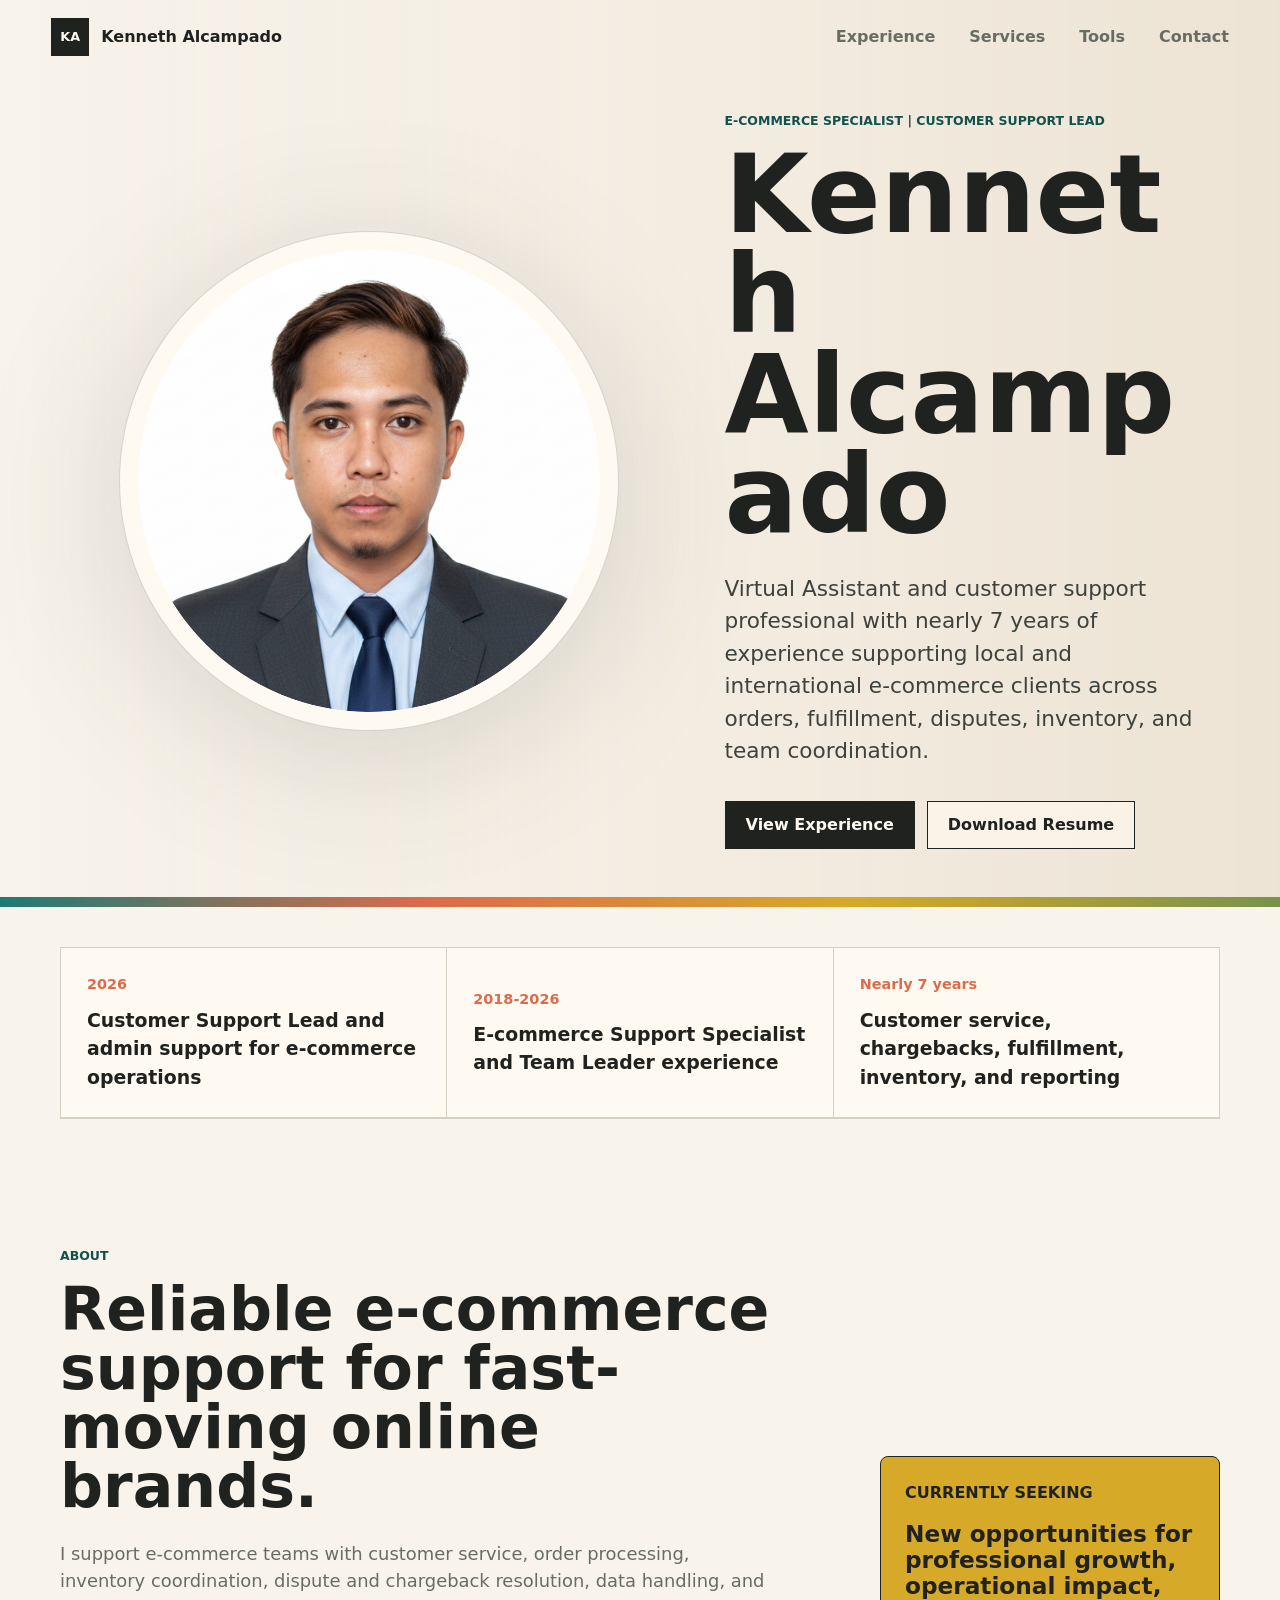
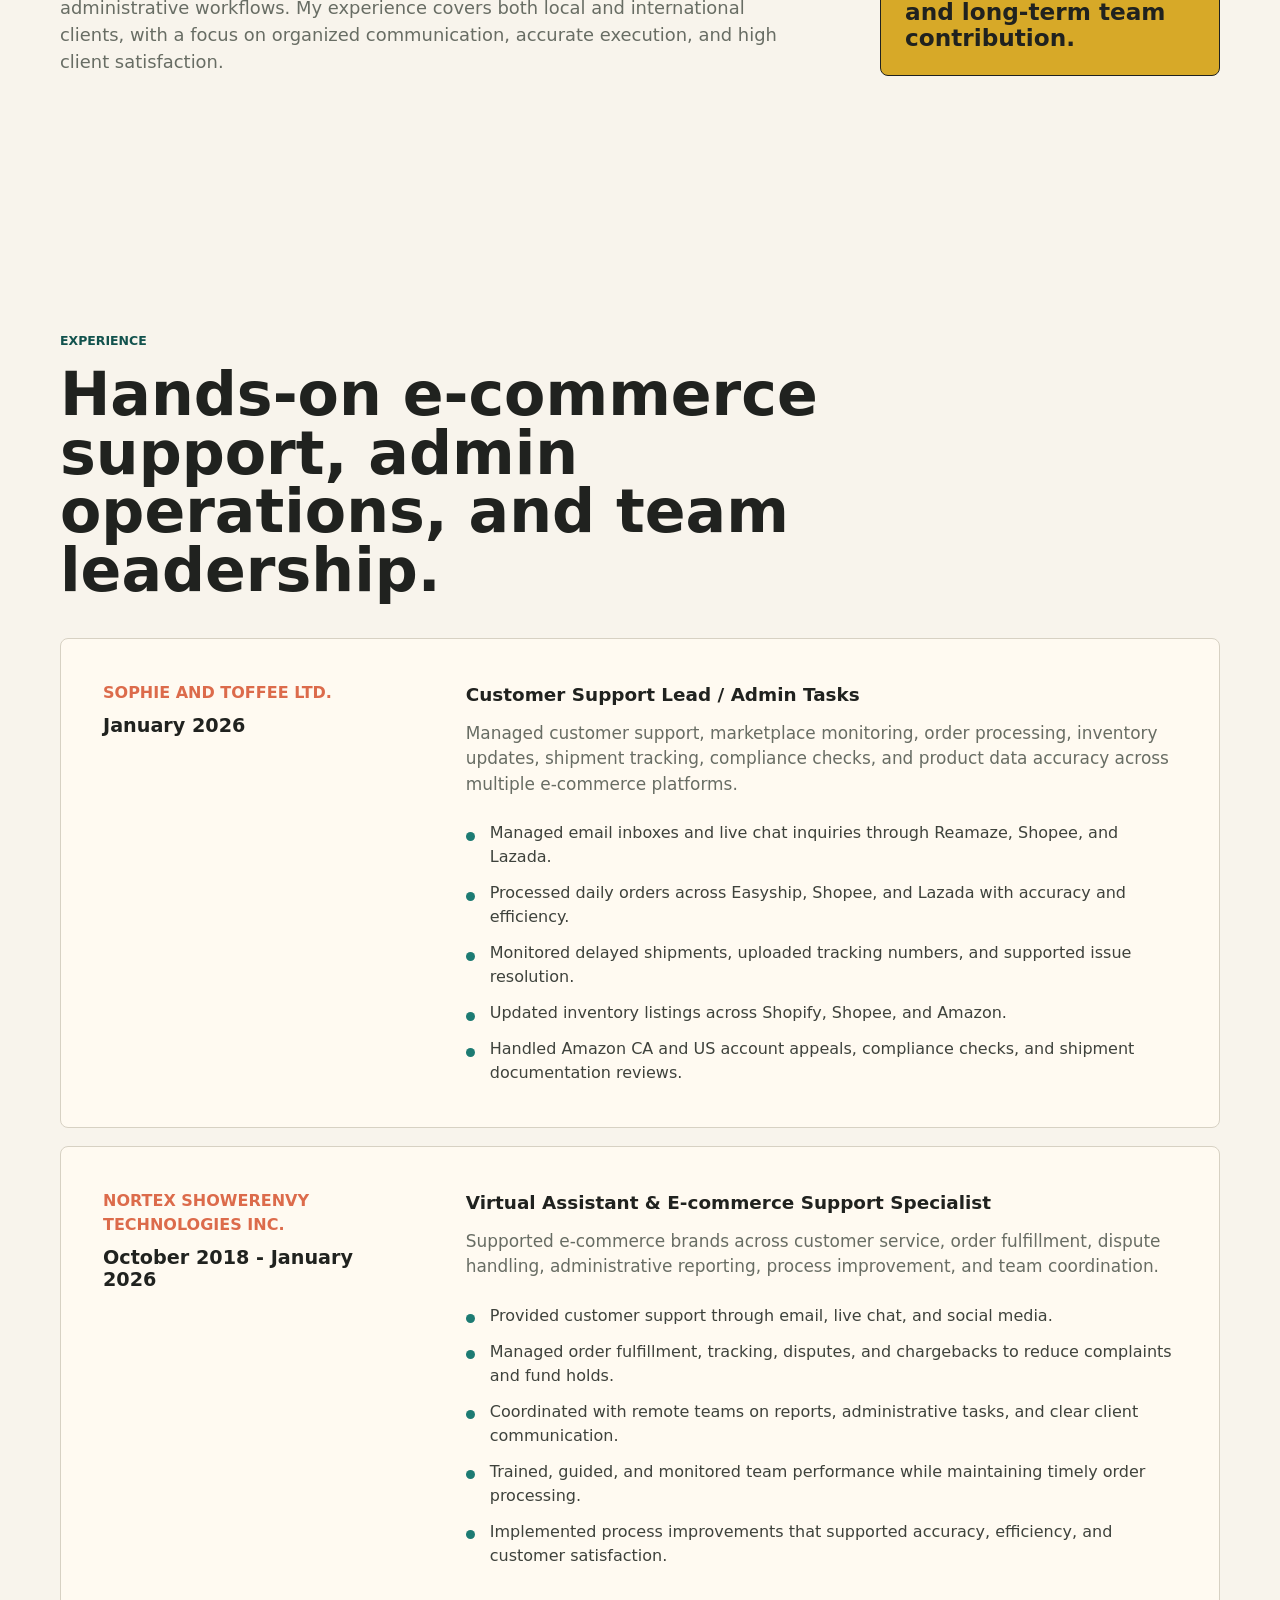
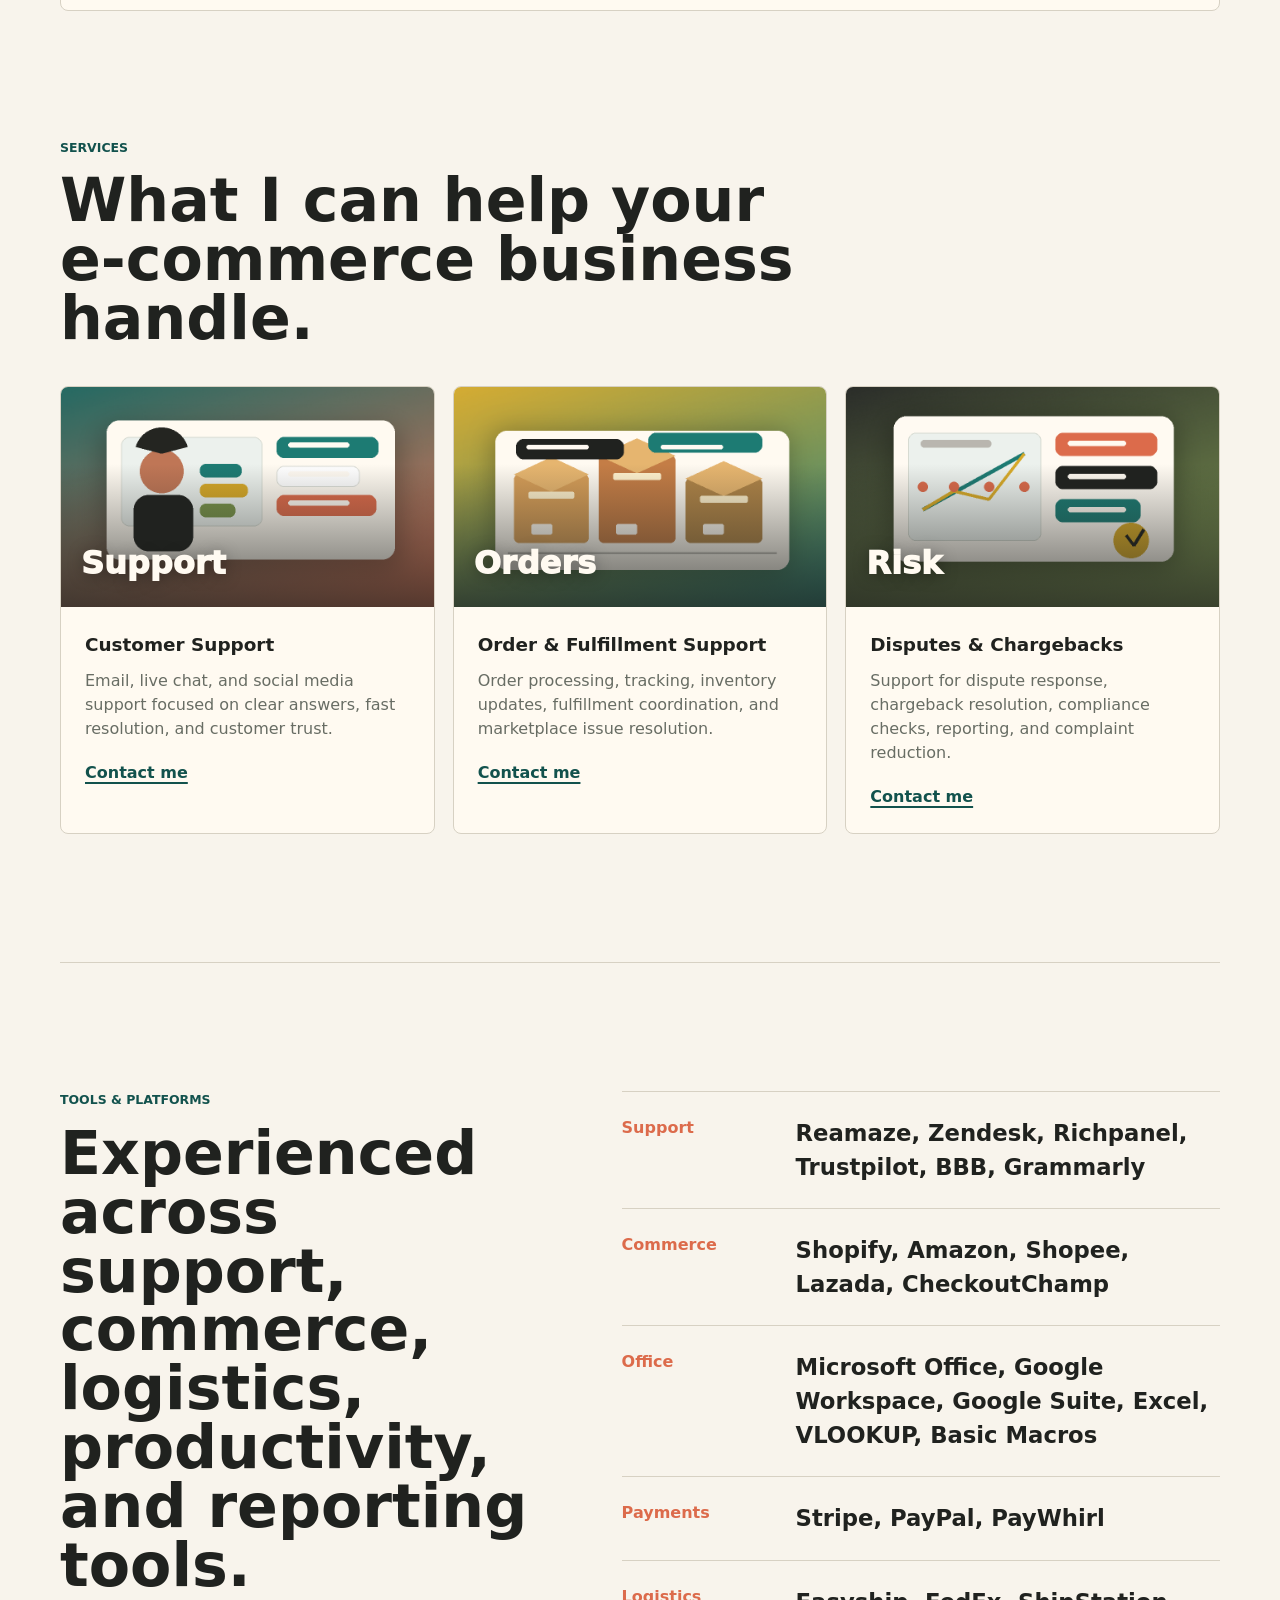
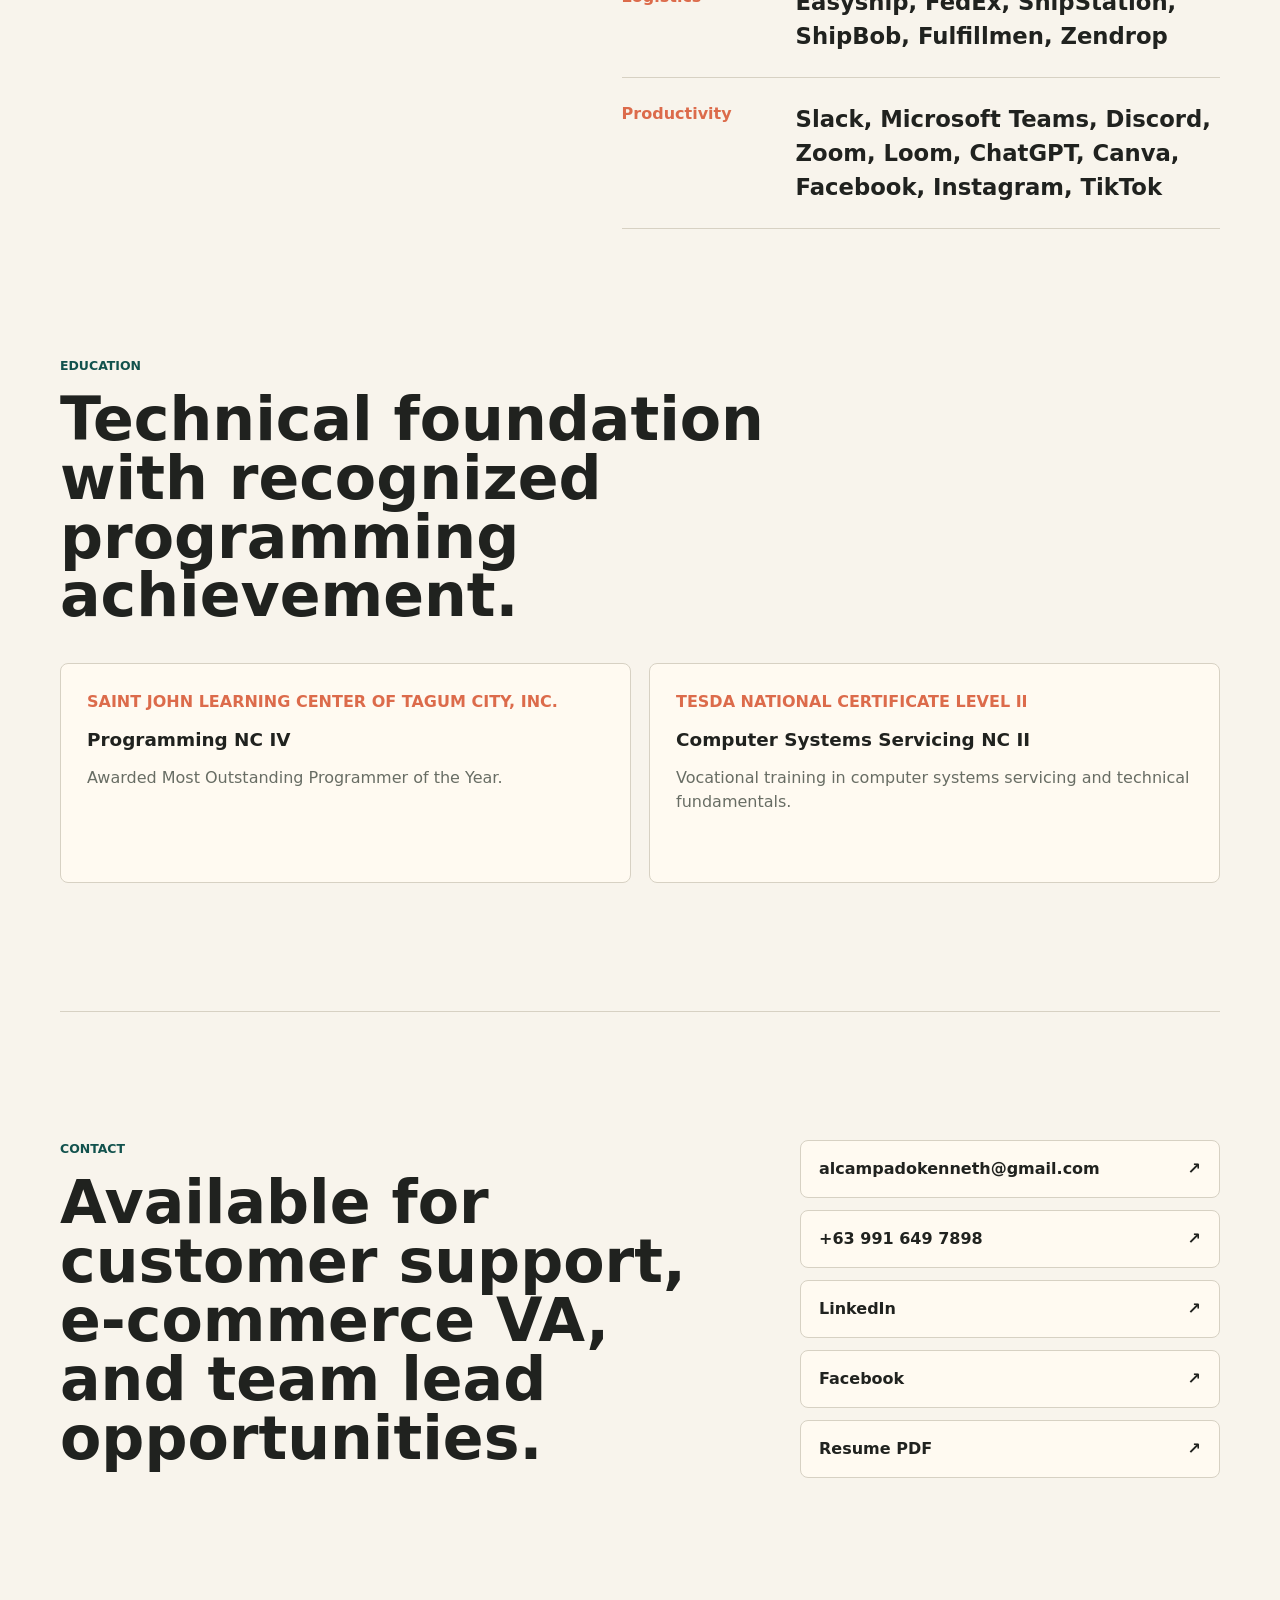
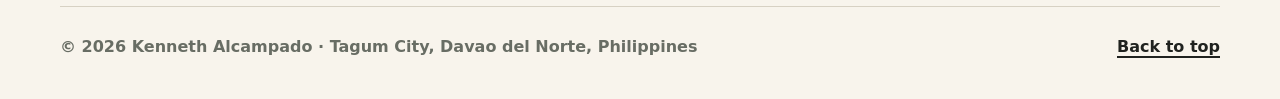
==== index.html @ dffcd313 "Add files via upload" ====
<!doctype html>
<html lang="en">
  <head>
    <meta charset="utf-8" />
    <meta name="viewport" content="width=device-width, initial-scale=1" />
    <title>Kenneth Alcampado | E-Commerce Specialist Portfolio</title>
    <meta
      name="description"
      content="Portfolio for Kenneth Alcampado, an E-Commerce Specialist, Customer Support Lead, and Virtual Assistant with nearly 7 years of support and operations experience."
    />
    <link rel="icon" href="assets/favicon.svg" type="image/svg+xml" />
    <link rel="stylesheet" href="styles.css" />
  </head>
  <body>
    <header class="site-header" data-header>
      <a class="brand" href="#home" aria-label="Kenneth Alcampado home">
        <span class="brand-mark">KA</span>
        <span>Kenneth Alcampado</span>
      </a>

      <button class="nav-toggle" type="button" aria-label="Open navigation" aria-expanded="false" data-nav-toggle>
        <span></span>
        <span></span>
      </button>

      <nav class="site-nav" data-nav>
        <a href="#experience">Experience</a>
        <a href="#services">Services</a>
        <a href="#tools">Tools</a>
        <a href="#contact">Contact</a>
      </nav>
    </header>

    <main>
      <section class="hero" id="home" aria-labelledby="hero-title">
        <div class="hero-media">
          <img src="assets/profile-photo.png" alt="Portrait of Kenneth Alcampado" />
        </div>
        <div class="hero-content">
          <p class="eyebrow">E-Commerce Specialist | Customer Support Lead</p>
          <h1 id="hero-title">Kenneth Alcampado</h1>
          <p class="hero-copy">
            Virtual Assistant and customer support professional with nearly 7 years of experience supporting local and
            international e-commerce clients across orders, fulfillment, disputes, inventory, and team coordination.
          </p>
          <div class="hero-actions" aria-label="Primary links">
            <a class="button primary" href="#experience">View Experience</a>
            <a class="button secondary" href="assets/kenneth-alcampado-resume.pdf" target="_blank" rel="noreferrer">
              Download Resume
            </a>
          </div>
        </div>
      </section>

      <section class="intro-band" aria-label="Career highlights">
        <div class="highlight">
          <strong>2026</strong>
          <span>Customer Support Lead and admin support for e-commerce operations</span>
        </div>
        <div class="highlight">
          <strong>2018-2026</strong>
          <span>E-commerce Support Specialist and Team Leader experience</span>
        </div>
        <div class="highlight">
          <strong>Nearly 7 years</strong>
          <span>Customer service, chargebacks, fulfillment, inventory, and reporting</span>
        </div>
      </section>

      <section class="about-section" id="about" aria-labelledby="about-title">
        <div class="about-copy">
          <p class="eyebrow">About</p>
          <h2 id="about-title">Reliable e-commerce support for fast-moving online brands.</h2>
          <p>
            I support e-commerce teams with customer service, order processing, inventory coordination, dispute and
            chargeback resolution, data handling, and administrative workflows. My experience covers both local and
            international clients, with a focus on organized communication, accurate execution, and high client
            satisfaction.
          </p>
        </div>
        <div class="about-note">
          <span>Currently seeking</span>
          <strong>New opportunities for professional growth, operational impact, and long-term team contribution.</strong>
        </div>
      </section>

      <section class="section" id="experience" aria-labelledby="experience-title">
        <div class="section-heading">
          <p class="eyebrow">Experience</p>
          <h2 id="experience-title">Hands-on e-commerce support, admin operations, and team leadership.</h2>
        </div>

        <article class="timeline-card">
          <div class="timeline-meta">
            <span>Sophie and Toffee Ltd.</span>
            <strong>January 2026</strong>
          </div>
          <div class="timeline-content">
            <h3>Customer Support Lead / Admin Tasks</h3>
            <p>
              Managed customer support, marketplace monitoring, order processing, inventory updates, shipment tracking,
              compliance checks, and product data accuracy across multiple e-commerce platforms.
            </p>
            <ul class="achievement-list">
              <li>Managed email inboxes and live chat inquiries through Reamaze, Shopee, and Lazada.</li>
              <li>Processed daily orders across Easyship, Shopee, and Lazada with accuracy and efficiency.</li>
              <li>Monitored delayed shipments, uploaded tracking numbers, and supported issue resolution.</li>
              <li>Updated inventory listings across Shopify, Shopee, and Amazon.</li>
              <li>Handled Amazon CA and US account appeals, compliance checks, and shipment documentation reviews.</li>
            </ul>
          </div>
        </article>

        <article class="timeline-card">
          <div class="timeline-meta">
            <span>Nortex Showerenvy Technologies Inc.</span>
            <strong>October 2018 - January 2026</strong>
          </div>
          <div class="timeline-content">
            <h3>Virtual Assistant & E-commerce Support Specialist</h3>
            <p>
              Supported e-commerce brands across customer service, order fulfillment, dispute handling, administrative
              reporting, process improvement, and team coordination.
            </p>
            <ul class="achievement-list">
              <li>Provided customer support through email, live chat, and social media.</li>
              <li>Managed order fulfillment, tracking, disputes, and chargebacks to reduce complaints and fund holds.</li>
              <li>Coordinated with remote teams on reports, administrative tasks, and clear client communication.</li>
              <li>Trained, guided, and monitored team performance while maintaining timely order processing.</li>
              <li>Implemented process improvements that supported accuracy, efficiency, and customer satisfaction.</li>
            </ul>
          </div>
        </article>
      </section>

      <section class="section compact-section" id="services" aria-labelledby="services-title">
        <div class="section-heading">
          <p class="eyebrow">Services</p>
          <h2 id="services-title">What I can help your e-commerce business handle.</h2>
        </div>

        <div class="project-grid">
          <article class="project-card">
            <div class="project-image">
              <img src="assets/service-support.png" alt="Customer support workspace with chat and support tools" />
              <span>Support</span>
            </div>
            <div class="project-body">
              <h3>Customer Support</h3>
              <p>Email, live chat, and social media support focused on clear answers, fast resolution, and customer trust.</p>
              <a href="#contact" aria-label="Contact Kenneth about customer support">Contact me</a>
            </div>
          </article>

          <article class="project-card">
            <div class="project-image">
              <img src="assets/service-orders.png" alt="E-commerce order fulfillment and package tracking scene" />
              <span>Orders</span>
            </div>
            <div class="project-body">
              <h3>Order & Fulfillment Support</h3>
              <p>Order processing, tracking, inventory updates, fulfillment coordination, and marketplace issue resolution.</p>
              <a href="#contact" aria-label="Contact Kenneth about order support">Contact me</a>
            </div>
          </article>

          <article class="project-card">
            <div class="project-image">
              <img src="assets/service-risk.png" alt="Risk review dashboard for disputes and chargebacks" />
              <span>Risk</span>
            </div>
            <div class="project-body">
              <h3>Disputes & Chargebacks</h3>
              <p>Support for dispute response, chargeback resolution, compliance checks, reporting, and complaint reduction.</p>
              <a href="#contact" aria-label="Contact Kenneth about disputes and chargebacks">Contact me</a>
            </div>
          </article>
        </div>
      </section>

      <section class="split-section" id="tools" aria-labelledby="tools-title">
        <div>
          <p class="eyebrow">Tools & platforms</p>
          <h2 id="tools-title">Experienced across support, commerce, logistics, productivity, and reporting tools.</h2>
        </div>

        <div class="skills-list">
          <div class="skill-row">
            <span>Support</span>
            <strong>Reamaze, Zendesk, Richpanel, Trustpilot, BBB, Grammarly</strong>
          </div>
          <div class="skill-row">
            <span>Commerce</span>
            <strong>Shopify, Amazon, Shopee, Lazada, CheckoutChamp</strong>
          </div>
          <div class="skill-row">
            <span>Office</span>
            <strong>Microsoft Office, Google Workspace, Google Suite, Excel, VLOOKUP, Basic Macros</strong>
          </div>
          <div class="skill-row">
            <span>Payments</span>
            <strong>Stripe, PayPal, PayWhirl</strong>
          </div>
          <div class="skill-row">
            <span>Logistics</span>
            <strong>Easyship, FedEx, ShipStation, ShipBob, Fulfillmen, Zendrop</strong>
          </div>
          <div class="skill-row">
            <span>Productivity</span>
            <strong>Slack, Microsoft Teams, Discord, Zoom, Loom, ChatGPT, Canva, Facebook, Instagram, TikTok</strong>
          </div>
        </div>
      </section>

      <section class="section compact-section" aria-labelledby="education-title">
        <div class="section-heading">
          <p class="eyebrow">Education</p>
          <h2 id="education-title">Technical foundation with recognized programming achievement.</h2>
        </div>

        <div class="credential-grid">
          <article class="credential-card">
            <span>Saint John Learning Center of Tagum City, Inc.</span>
            <h3>Programming NC IV</h3>
            <p>Awarded Most Outstanding Programmer of the Year.</p>
          </article>
          <article class="credential-card">
            <span>TESDA National Certificate Level II</span>
            <h3>Computer Systems Servicing NC II</h3>
            <p>Vocational training in computer systems servicing and technical fundamentals.</p>
          </article>
        </div>
      </section>

      <section class="contact-section" id="contact" aria-labelledby="contact-title">
        <div>
          <p class="eyebrow">Contact</p>
          <h2 id="contact-title">Available for customer support, e-commerce VA, and team lead opportunities.</h2>
        </div>
        <div class="contact-links">
          <a href="mailto:alcampadokenneth@gmail.com">alcampadokenneth@gmail.com</a>
          <a href="tel:+639916497898">+63 991 649 7898</a>
          <a href="https://www.linkedin.com/" target="_blank" rel="noreferrer">LinkedIn</a>
          <a href="https://www.facebook.com/tsin.uchiha" target="_blank" rel="noreferrer">Facebook</a>
          <a href="assets/kenneth-alcampado-resume.pdf" target="_blank" rel="noreferrer">Resume PDF</a>
        </div>
      </section>
    </main>

    <footer class="site-footer">
      <span>© <span data-year></span> Kenneth Alcampado · Tagum City, Davao del Norte, Philippines</span>
      <a href="#home">Back to top</a>
    </footer>

    <script src="script.js"></script>
  </body>
</html>
---- styles.css ----
:root {
  --paper: #f8f4ec;
  --paper-strong: #fffaf1;
  --ink: #20221f;
  --muted: #686d64;
  --line: #d7d1c3;
  --teal: #1d7b73;
  --teal-dark: #12524d;
  --coral: #dc6b4b;
  --gold: #d7a928;
  --leaf: #78924a;
  --shadow: 0 24px 70px rgba(32, 34, 31, 0.14);
  --max: 1160px;
}

* {
  box-sizing: border-box;
}

html {
  scroll-behavior: smooth;
}

body {
  margin: 0;
  background: var(--paper);
  color: var(--ink);
  font-family:
    Inter, ui-sans-serif, system-ui, -apple-system, BlinkMacSystemFont, "Segoe UI", sans-serif;
  line-height: 1.5;
}

img {
  display: block;
  max-width: 100%;
}

a {
  color: inherit;
}

.site-header {
  position: fixed;
  top: 0;
  left: 0;
  z-index: 20;
  display: flex;
  width: 100%;
  align-items: center;
  justify-content: space-between;
  padding: 18px clamp(20px, 4vw, 52px);
  transition:
    background 180ms ease,
    box-shadow 180ms ease,
    padding 180ms ease;
}

.site-header.is-scrolled {
  background: rgba(248, 244, 236, 0.92);
  box-shadow: 0 1px 0 var(--line);
  backdrop-filter: blur(14px);
  padding-block: 12px;
}

.brand {
  display: inline-flex;
  align-items: center;
  gap: 12px;
  font-weight: 800;
  text-decoration: none;
}

.brand-mark {
  display: grid;
  width: 38px;
  height: 38px;
  place-items: center;
  border: 1px solid var(--ink);
  background: var(--ink);
  color: var(--paper-strong);
  font-size: 0.8rem;
}

.site-nav {
  display: flex;
  align-items: center;
  gap: clamp(18px, 3vw, 34px);
  color: var(--muted);
  font-weight: 700;
}

.site-nav a {
  text-decoration: none;
}

.site-nav a:hover,
.site-nav a:focus-visible {
  color: var(--teal-dark);
}

.nav-toggle {
  display: none;
}

.hero {
  position: relative;
  display: grid;
  min-height: 92vh;
  grid-template-columns: minmax(0, 1fr) minmax(320px, 0.82fr);
  align-items: center;
  gap: clamp(28px, 5vw, 72px);
  overflow: hidden;
  padding: 112px clamp(20px, 6vw, 88px) 58px;
  background:
    linear-gradient(90deg, rgba(248, 244, 236, 0.94) 0%, rgba(248, 244, 236, 0.7) 48%, rgba(248, 244, 236, 0.2) 100%),
    #eadfce;
}

.hero::after {
  position: absolute;
  right: 0;
  bottom: 0;
  left: 0;
  height: 10px;
  background: linear-gradient(90deg, var(--teal), var(--coral), var(--gold), var(--leaf));
  content: "";
}

.hero-content {
  position: relative;
  z-index: 2;
  max-width: 710px;
}

.eyebrow {
  margin: 0 0 14px;
  color: var(--teal-dark);
  font-size: 0.78rem;
  font-weight: 900;
  letter-spacing: 0;
  text-transform: uppercase;
}

h1,
h2,
h3,
p {
  overflow-wrap: anywhere;
}

h1 {
  max-width: 11ch;
  margin: 0;
  font-size: clamp(3.45rem, 8.5vw, 7.2rem);
  line-height: 0.92;
  letter-spacing: 0;
}

h2 {
  margin: 0;
  font-size: clamp(2.1rem, 4.7vw, 4.8rem);
  line-height: 0.98;
  letter-spacing: 0;
}

h3 {
  margin: 0;
  font-size: 1.15rem;
  letter-spacing: 0;
}

.hero-copy {
  max-width: 650px;
  margin: 28px 0 0;
  color: #3e423c;
  font-size: clamp(1.08rem, 2vw, 1.35rem);
}

.hero-actions {
  display: flex;
  flex-wrap: wrap;
  gap: 12px;
  margin-top: 34px;
}

.button {
  display: inline-flex;
  min-height: 48px;
  align-items: center;
  justify-content: center;
  border: 1px solid var(--ink);
  padding: 0 20px;
  font-weight: 900;
  text-decoration: none;
}

.button.primary {
  background: var(--ink);
  color: var(--paper-strong);
}

.button.secondary {
  background: rgba(255, 250, 241, 0.62);
}

.button:hover,
.button:focus-visible {
  transform: translateY(-2px);
}

.hero-media {
  position: relative;
  z-index: 1;
  display: grid;
  align-self: center;
  justify-self: center;
  width: min(100%, 500px);
  aspect-ratio: 1;
  place-items: center;
  border: 1px solid rgba(32, 34, 31, 0.18);
  border-radius: 50%;
  background: var(--paper-strong);
  padding: clamp(10px, 2vw, 18px);
  filter: drop-shadow(var(--shadow));
}

.hero-media img {
  width: 100%;
  height: 100%;
  border-radius: 50%;
  object-fit: cover;
}

.intro-band,
.section,
.split-section,
.about-section,
.contact-section {
  width: min(var(--max), calc(100% - 40px));
  margin-inline: auto;
}

.intro-band {
  display: grid;
  grid-template-columns: repeat(3, 1fr);
  gap: 1px;
  margin-top: 40px;
  border: 1px solid var(--line);
  background: var(--line);
}

.highlight {
  display: grid;
  gap: 10px;
  min-height: 136px;
  align-content: center;
  background: var(--paper-strong);
  padding: 26px;
}

.highlight strong {
  color: var(--coral);
  font-size: 0.9rem;
}

.highlight span {
  font-size: 1.18rem;
  font-weight: 850;
}

.section,
.split-section,
.about-section,
.contact-section {
  padding-block: clamp(72px, 10vw, 128px);
}

.compact-section {
  padding-top: 0;
}

.section-heading {
  max-width: 760px;
  margin-bottom: 38px;
}

.project-grid {
  display: grid;
  grid-template-columns: repeat(3, 1fr);
  gap: 18px;
}

.project-card {
  overflow: hidden;
  border: 1px solid var(--line);
  border-radius: 8px;
  background: var(--paper-strong);
}

.project-image {
  position: relative;
  display: grid;
  min-height: 220px;
  place-items: end start;
  overflow: hidden;
  padding: 20px;
  color: var(--paper-strong);
  font-size: 2rem;
  font-weight: 950;
}

.project-image::after {
  position: absolute;
  inset: 0;
  background: linear-gradient(180deg, rgba(32, 34, 31, 0) 35%, rgba(32, 34, 31, 0.72) 100%);
  content: "";
}

.project-image img {
  position: absolute;
  inset: 0;
  width: 100%;
  height: 100%;
  object-fit: cover;
}

.project-image span {
  position: relative;
  z-index: 1;
  text-shadow: 0 2px 16px rgba(0, 0, 0, 0.34);
}

.project-body {
  padding: 24px;
}

.project-body p {
  margin: 10px 0 20px;
  color: var(--muted);
}

.project-body a {
  color: var(--teal-dark);
  font-weight: 900;
  text-decoration-thickness: 2px;
  text-underline-offset: 4px;
}

.timeline-card {
  display: grid;
  grid-template-columns: minmax(220px, 0.42fr) 1fr;
  gap: clamp(24px, 5vw, 64px);
  border: 1px solid var(--line);
  border-radius: 8px;
  background: var(--paper-strong);
  padding: clamp(24px, 4vw, 42px);
}

.timeline-card + .timeline-card {
  margin-top: 18px;
}

.timeline-meta {
  display: grid;
  align-content: start;
  gap: 10px;
}

.timeline-meta span,
.credential-card span {
  color: var(--coral);
  font-weight: 900;
  text-transform: uppercase;
}

.timeline-meta strong {
  font-size: 1.2rem;
  line-height: 1.15;
}

.timeline-content p {
  margin: 12px 0 0;
  color: var(--muted);
  font-size: 1.06rem;
}

.achievement-list {
  display: grid;
  gap: 12px;
  margin: 24px 0 0;
  padding: 0;
  list-style: none;
}

.achievement-list li {
  position: relative;
  padding-left: 24px;
  color: #3e423c;
}

.achievement-list li::before {
  position: absolute;
  top: 0.65em;
  left: 0;
  width: 9px;
  height: 9px;
  border-radius: 50%;
  background: var(--teal);
  content: "";
}

.credential-grid {
  display: grid;
  grid-template-columns: repeat(2, 1fr);
  gap: 18px;
}

.credential-card {
  display: grid;
  align-content: start;
  gap: 12px;
  min-height: 220px;
  border: 1px solid var(--line);
  border-radius: 8px;
  background: var(--paper-strong);
  padding: 26px;
}

.credential-card p {
  margin: 0;
  color: var(--muted);
}

.split-section {
  display: grid;
  grid-template-columns: 0.9fr 1.1fr;
  gap: clamp(28px, 6vw, 72px);
  align-items: start;
  border-top: 1px solid var(--line);
}

.skills-list {
  display: grid;
  border-top: 1px solid var(--line);
}

.skill-row {
  display: grid;
  grid-template-columns: 150px 1fr;
  gap: 24px;
  padding: 24px 0;
  border-bottom: 1px solid var(--line);
}

.skill-row span {
  color: var(--coral);
  font-weight: 900;
}

.skill-row strong {
  font-size: clamp(1.05rem, 2vw, 1.42rem);
}

.about-section {
  display: grid;
  grid-template-columns: minmax(0, 1fr) 340px;
  gap: clamp(28px, 6vw, 72px);
  align-items: end;
  border-top: 1px solid var(--line);
}

.about-copy p:last-child {
  max-width: 720px;
  margin: 26px 0 0;
  color: var(--muted);
  font-size: 1.12rem;
}

.about-note {
  display: grid;
  gap: 16px;
  border: 1px solid var(--ink);
  border-radius: 8px;
  background: var(--gold);
  padding: 24px;
}

.about-note span {
  font-weight: 900;
  text-transform: uppercase;
}

.about-note strong {
  font-size: 1.45rem;
  line-height: 1.12;
}

.contact-section {
  display: grid;
  grid-template-columns: 1fr minmax(260px, 420px);
  gap: clamp(32px, 7vw, 88px);
  align-items: start;
  border-top: 1px solid var(--line);
}

.contact-links {
  display: grid;
  gap: 12px;
}

.contact-links a {
  display: flex;
  min-height: 58px;
  align-items: center;
  justify-content: space-between;
  border: 1px solid var(--line);
  border-radius: 8px;
  background: var(--paper-strong);
  padding: 0 18px;
  font-weight: 900;
  text-decoration: none;
}

.contact-links a::after {
  content: "↗";
}

.contact-links a:hover,
.contact-links a:focus-visible {
  border-color: var(--teal);
  color: var(--teal-dark);
}

.site-footer {
  display: flex;
  width: min(var(--max), calc(100% - 40px));
  align-items: center;
  justify-content: space-between;
  gap: 16px;
  margin-inline: auto;
  border-top: 1px solid var(--line);
  padding: 28px 0 40px;
  color: var(--muted);
  font-weight: 800;
}

.site-footer a {
  color: var(--ink);
  text-decoration-thickness: 2px;
  text-underline-offset: 4px;
}

@media (max-width: 900px) {
  .nav-toggle {
    display: grid;
    width: 44px;
    height: 44px;
    place-items: center;
    border: 1px solid var(--ink);
    background: var(--paper-strong);
    cursor: pointer;
  }

  .nav-toggle span {
    display: block;
    width: 18px;
    height: 2px;
    background: var(--ink);
  }

  .site-nav {
    position: fixed;
    top: 72px;
    right: 20px;
    display: none;
    min-width: 220px;
    border: 1px solid var(--ink);
    background: var(--paper-strong);
    padding: 16px;
    box-shadow: var(--shadow);
  }

  .site-nav.is-open {
    display: grid;
  }

  .hero {
    min-height: 100vh;
    grid-template-columns: 1fr;
    padding-top: 104px;
  }

  .hero-media {
    order: -1;
    opacity: 0.92;
  }

  .hero-media img {
    width: 100%;
  }

  .intro-band,
  .project-grid,
  .timeline-card,
  .credential-grid,
  .split-section,
  .about-section,
  .contact-section {
    grid-template-columns: 1fr;
  }

  .skill-row {
    grid-template-columns: 1fr;
    gap: 8px;
  }
}

@media (max-width: 560px) {
  .brand span:last-child {
    display: none;
  }

  h1 {
    font-size: clamp(2.9rem, 14vw, 3.8rem);
  }

  .hero {
    padding-inline: 20px;
  }

  .button {
    width: 100%;
  }

  .highlight {
    min-height: 116px;
  }

  .site-footer {
    align-items: flex-start;
    flex-direction: column;
  }
}
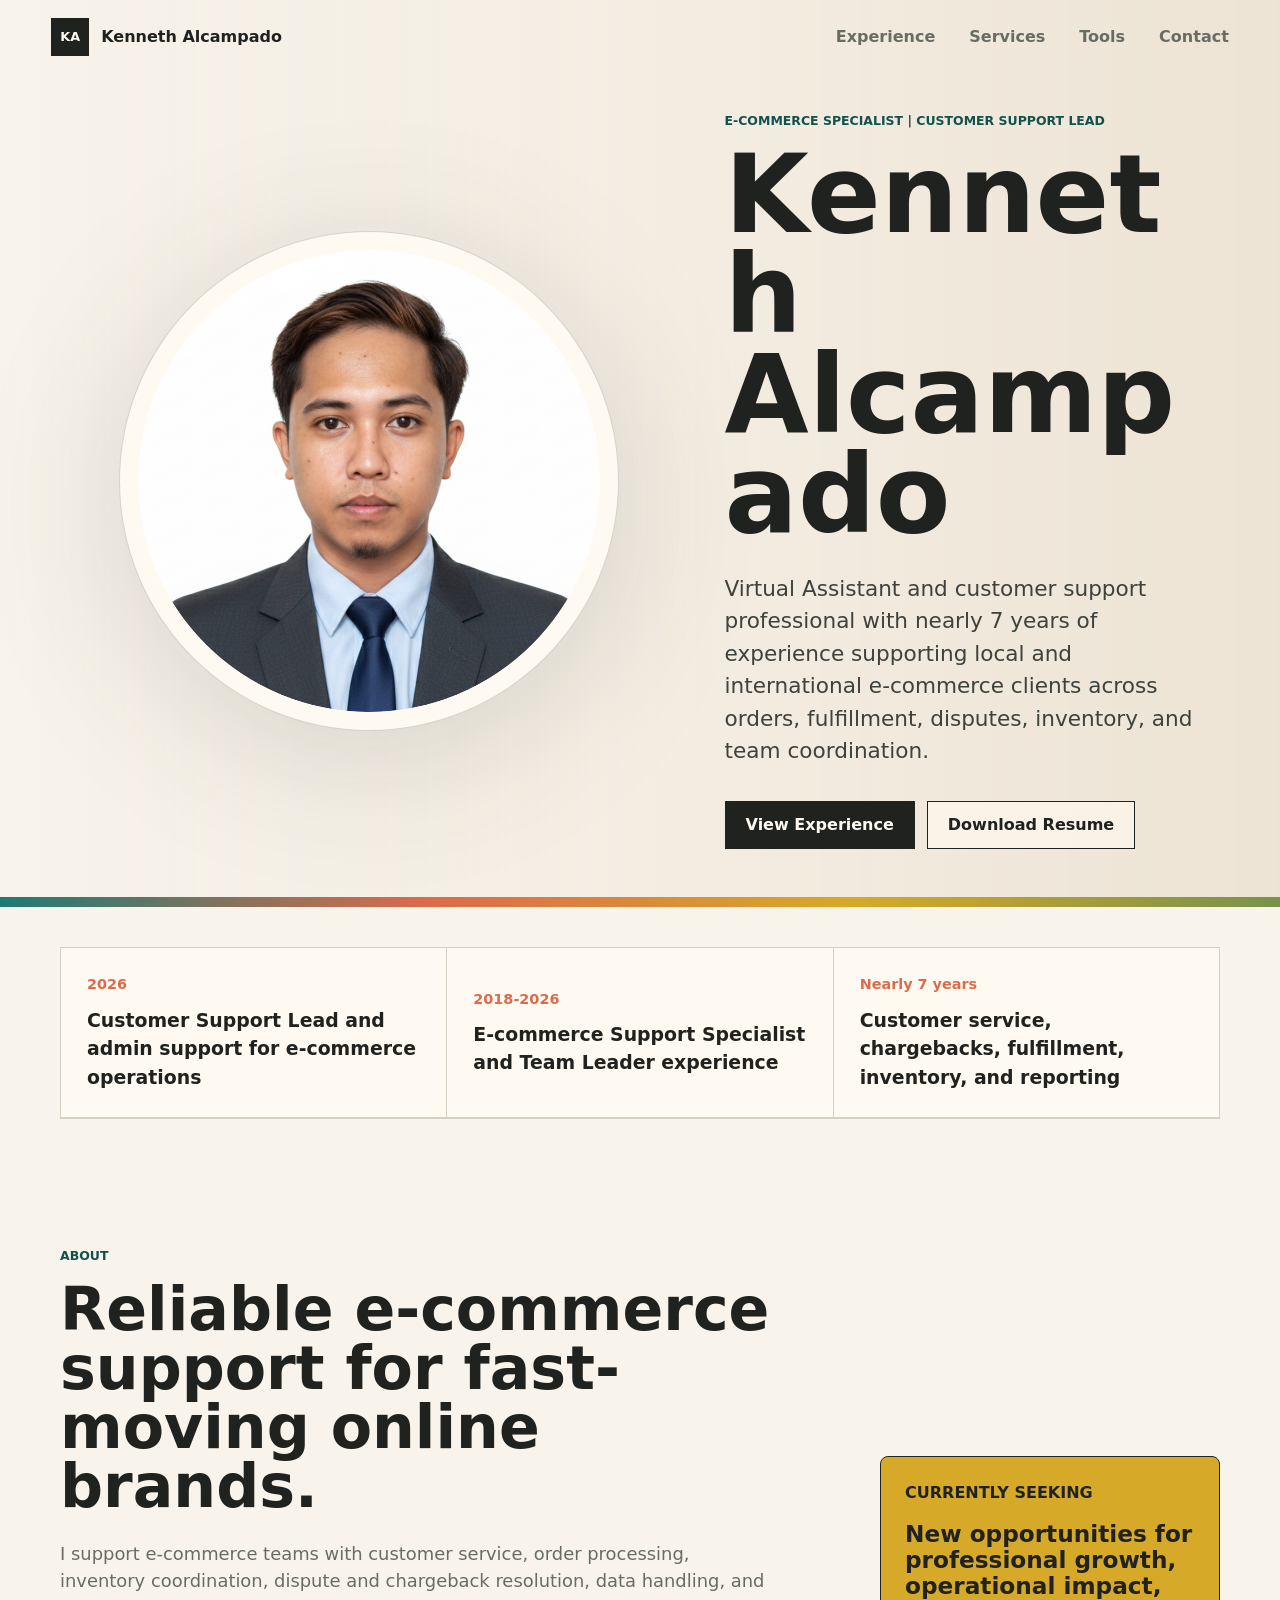
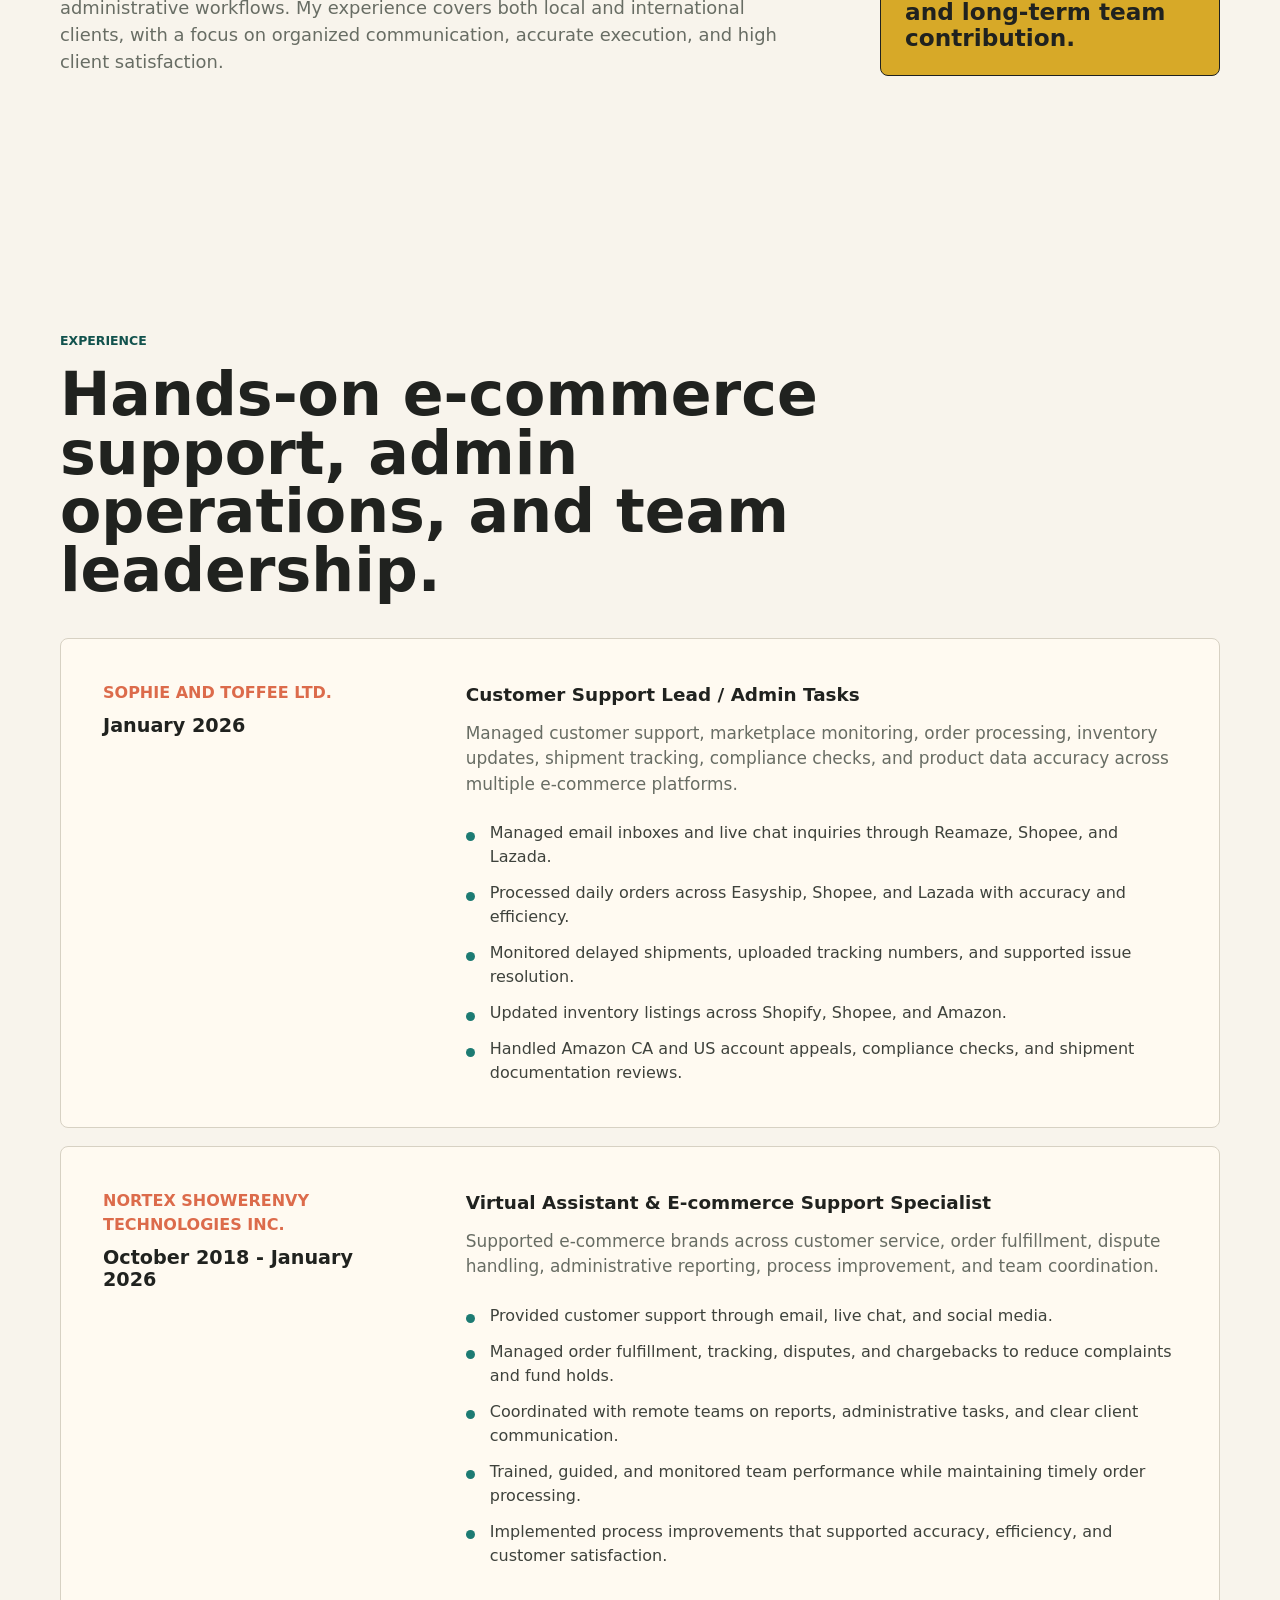
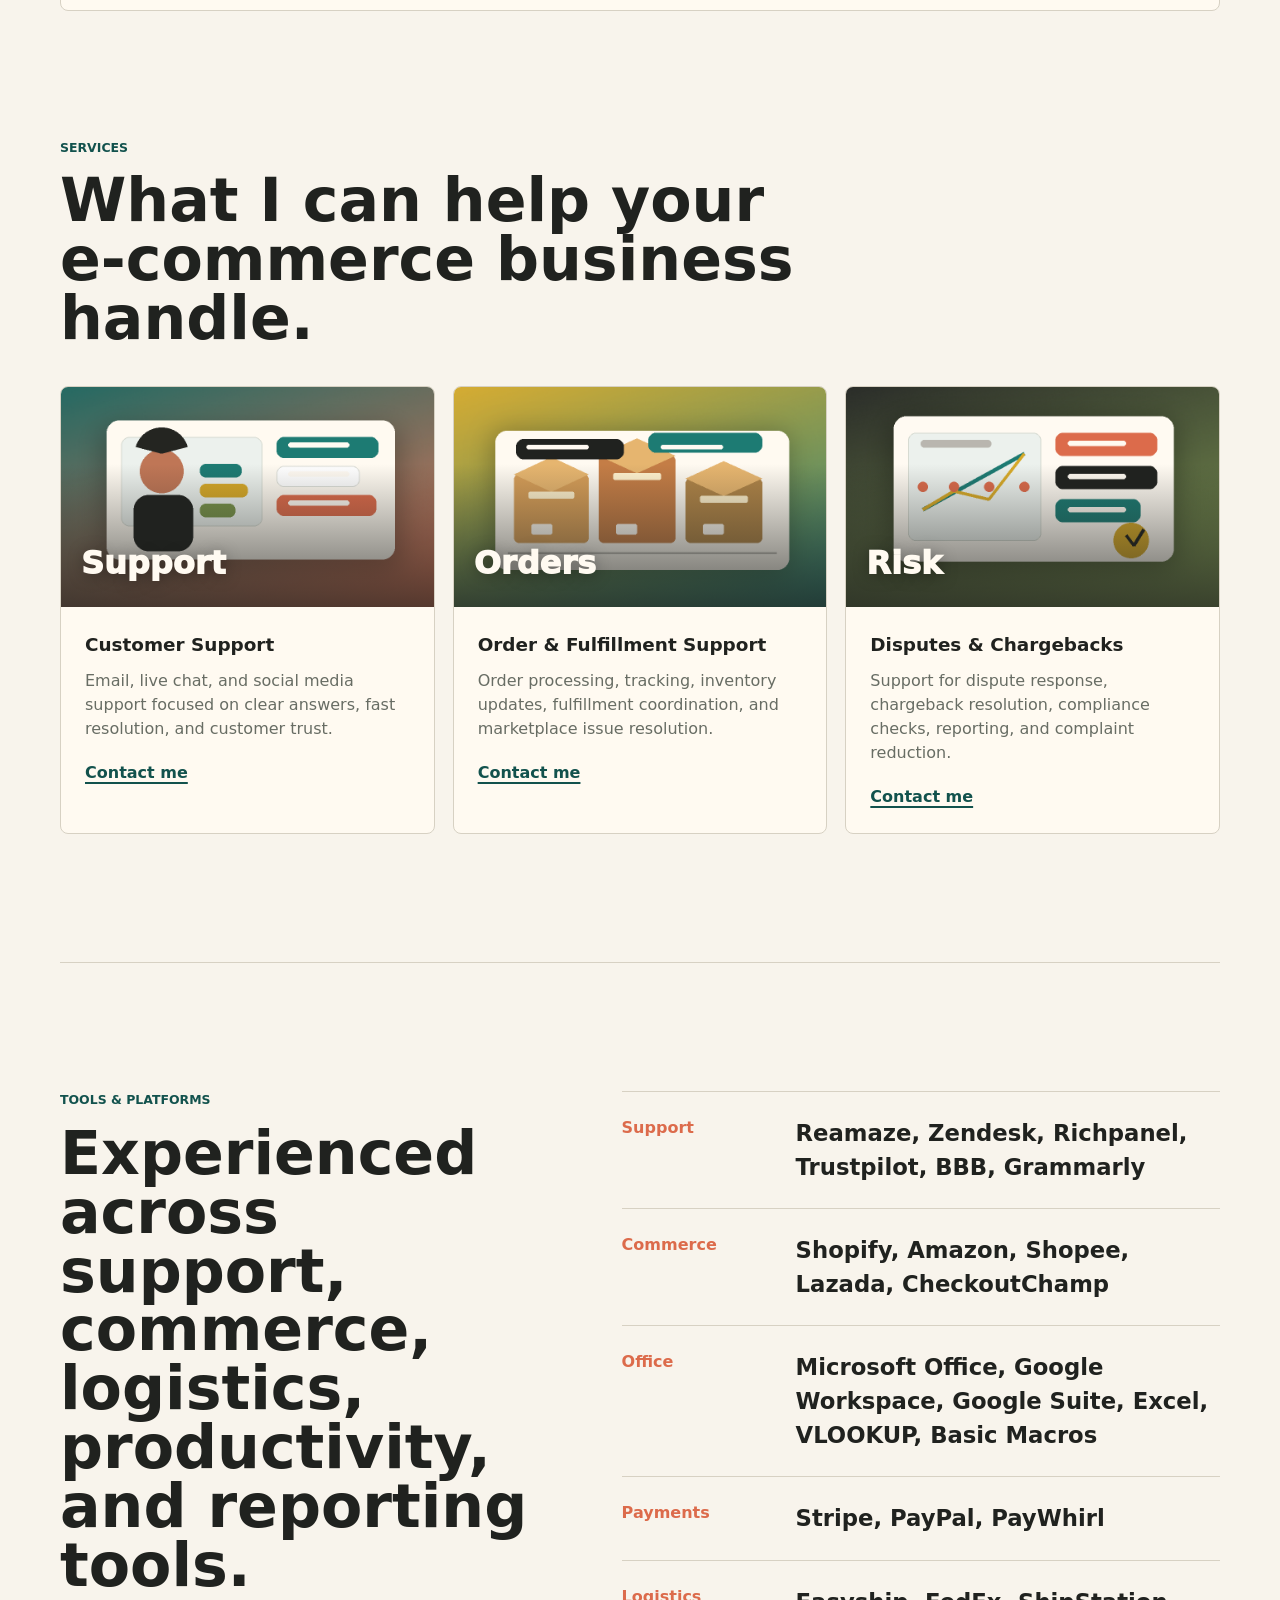
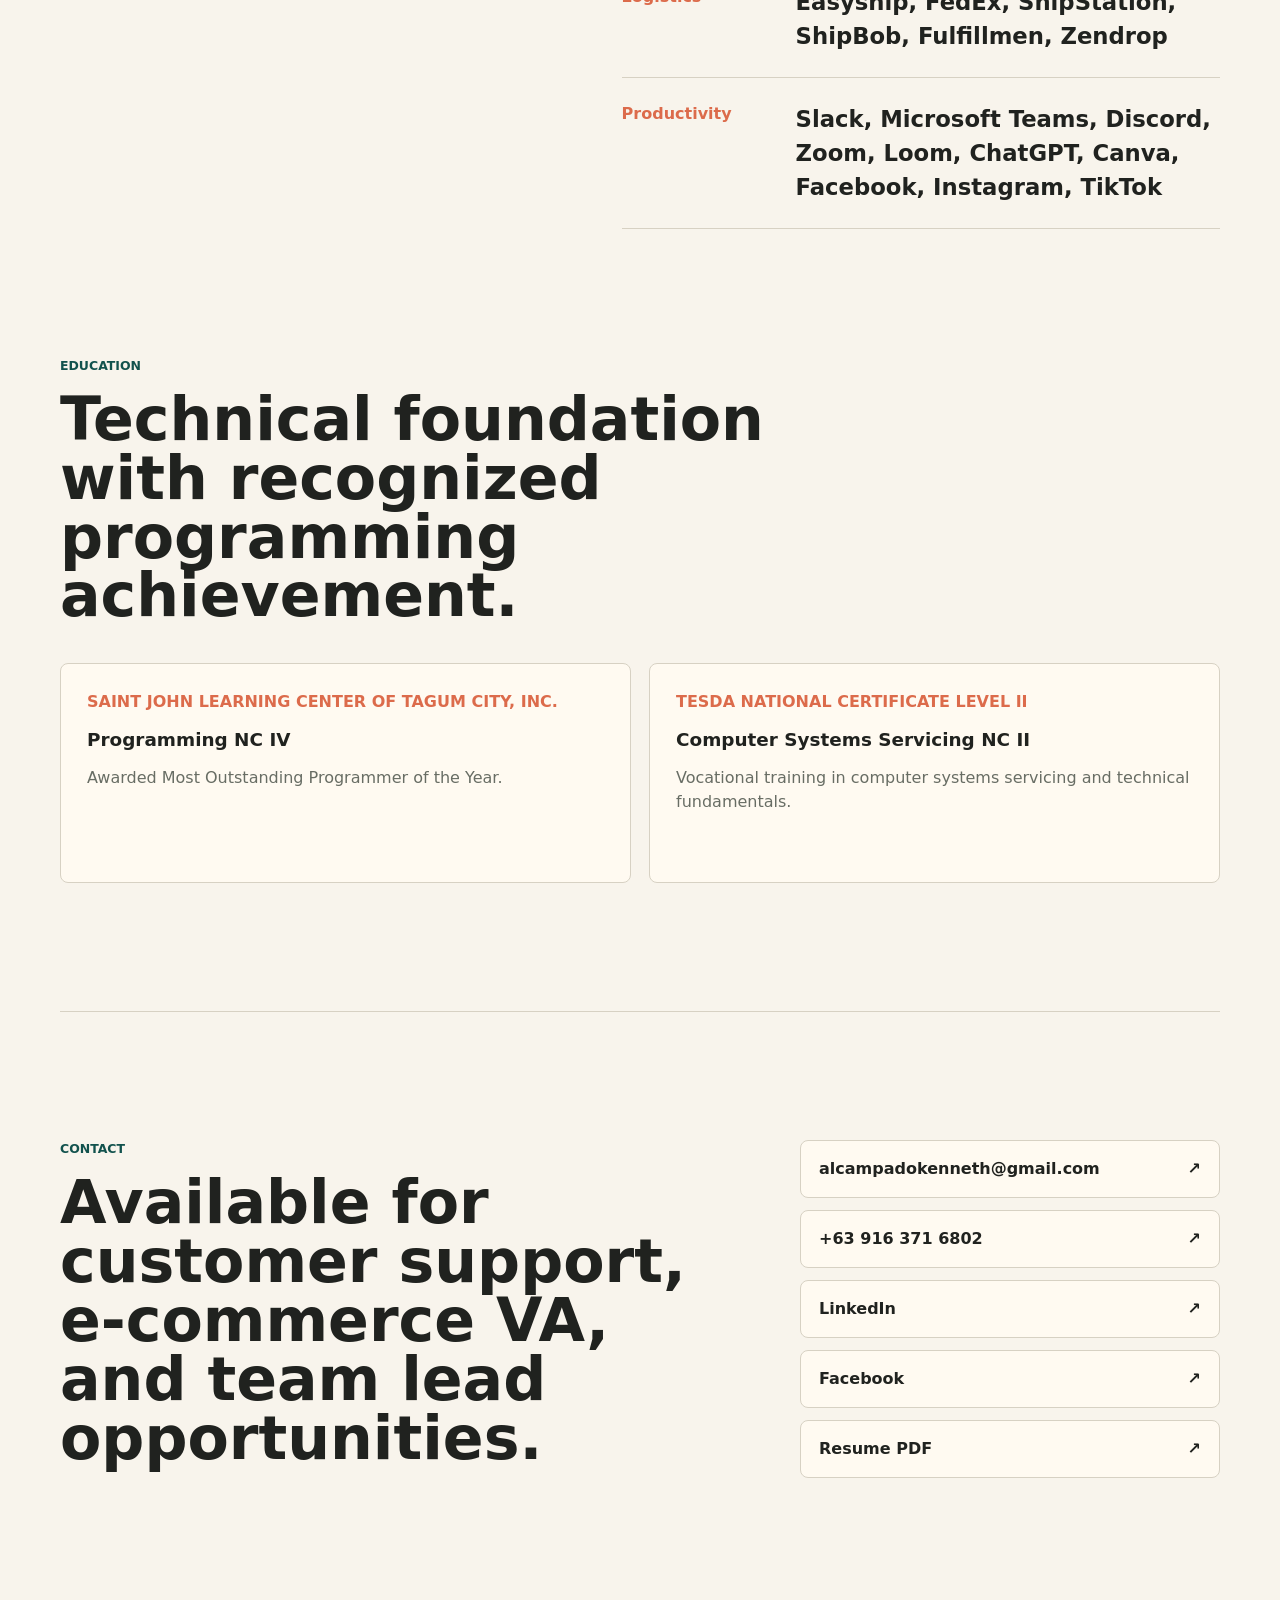
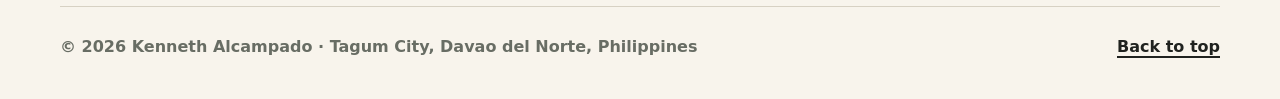
==== commit f9b71e8c: "Update index.html" ====
--- a/index.html
+++ b/index.html
@@ -239,7 +239,7 @@
         </div>
         <div class="contact-links">
           <a href="mailto:alcampadokenneth@gmail.com">alcampadokenneth@gmail.com</a>
-          <a href="tel:+639916497898">+63 991 649 7898</a>
+          <a href="tel:+639163716802">+63 916 371 6802</a>
           <a href="https://www.linkedin.com/" target="_blank" rel="noreferrer">LinkedIn</a>
           <a href="https://www.facebook.com/tsin.uchiha" target="_blank" rel="noreferrer">Facebook</a>
           <a href="assets/kenneth-alcampado-resume.pdf" target="_blank" rel="noreferrer">Resume PDF</a>
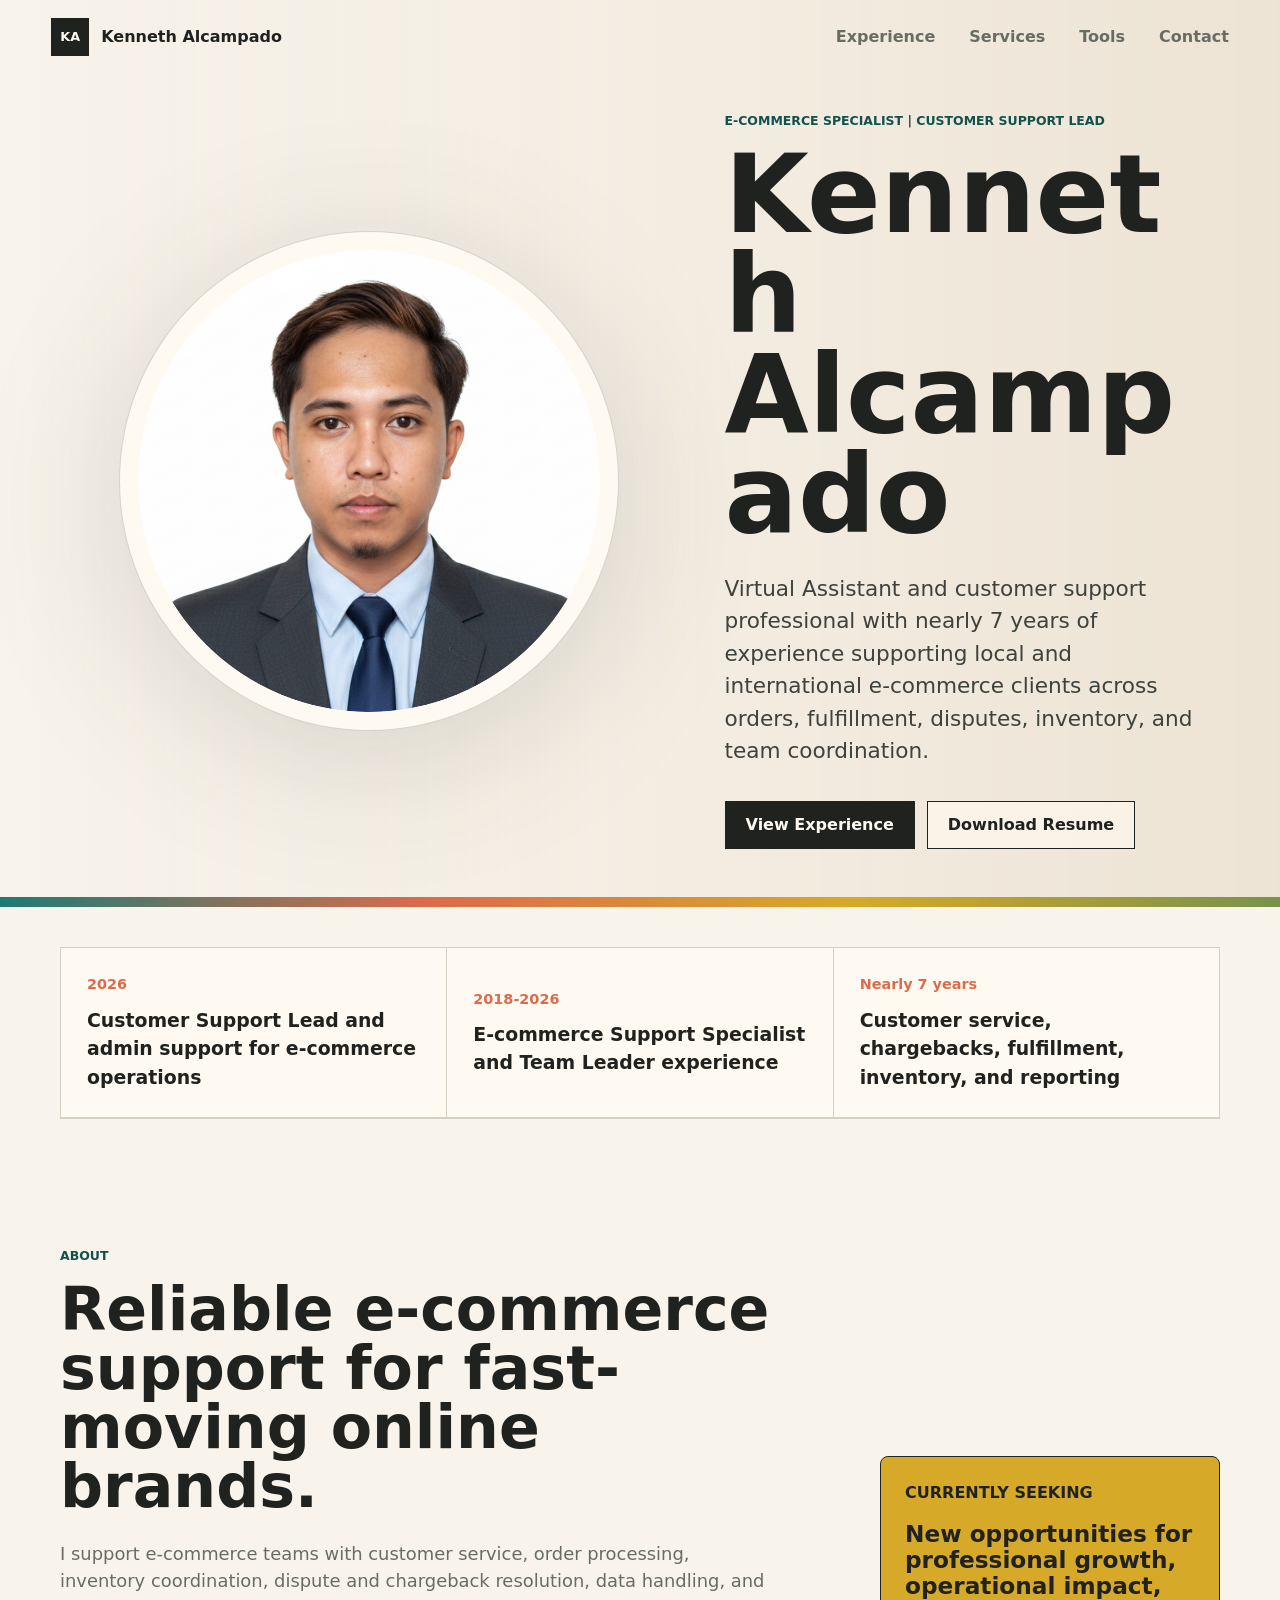
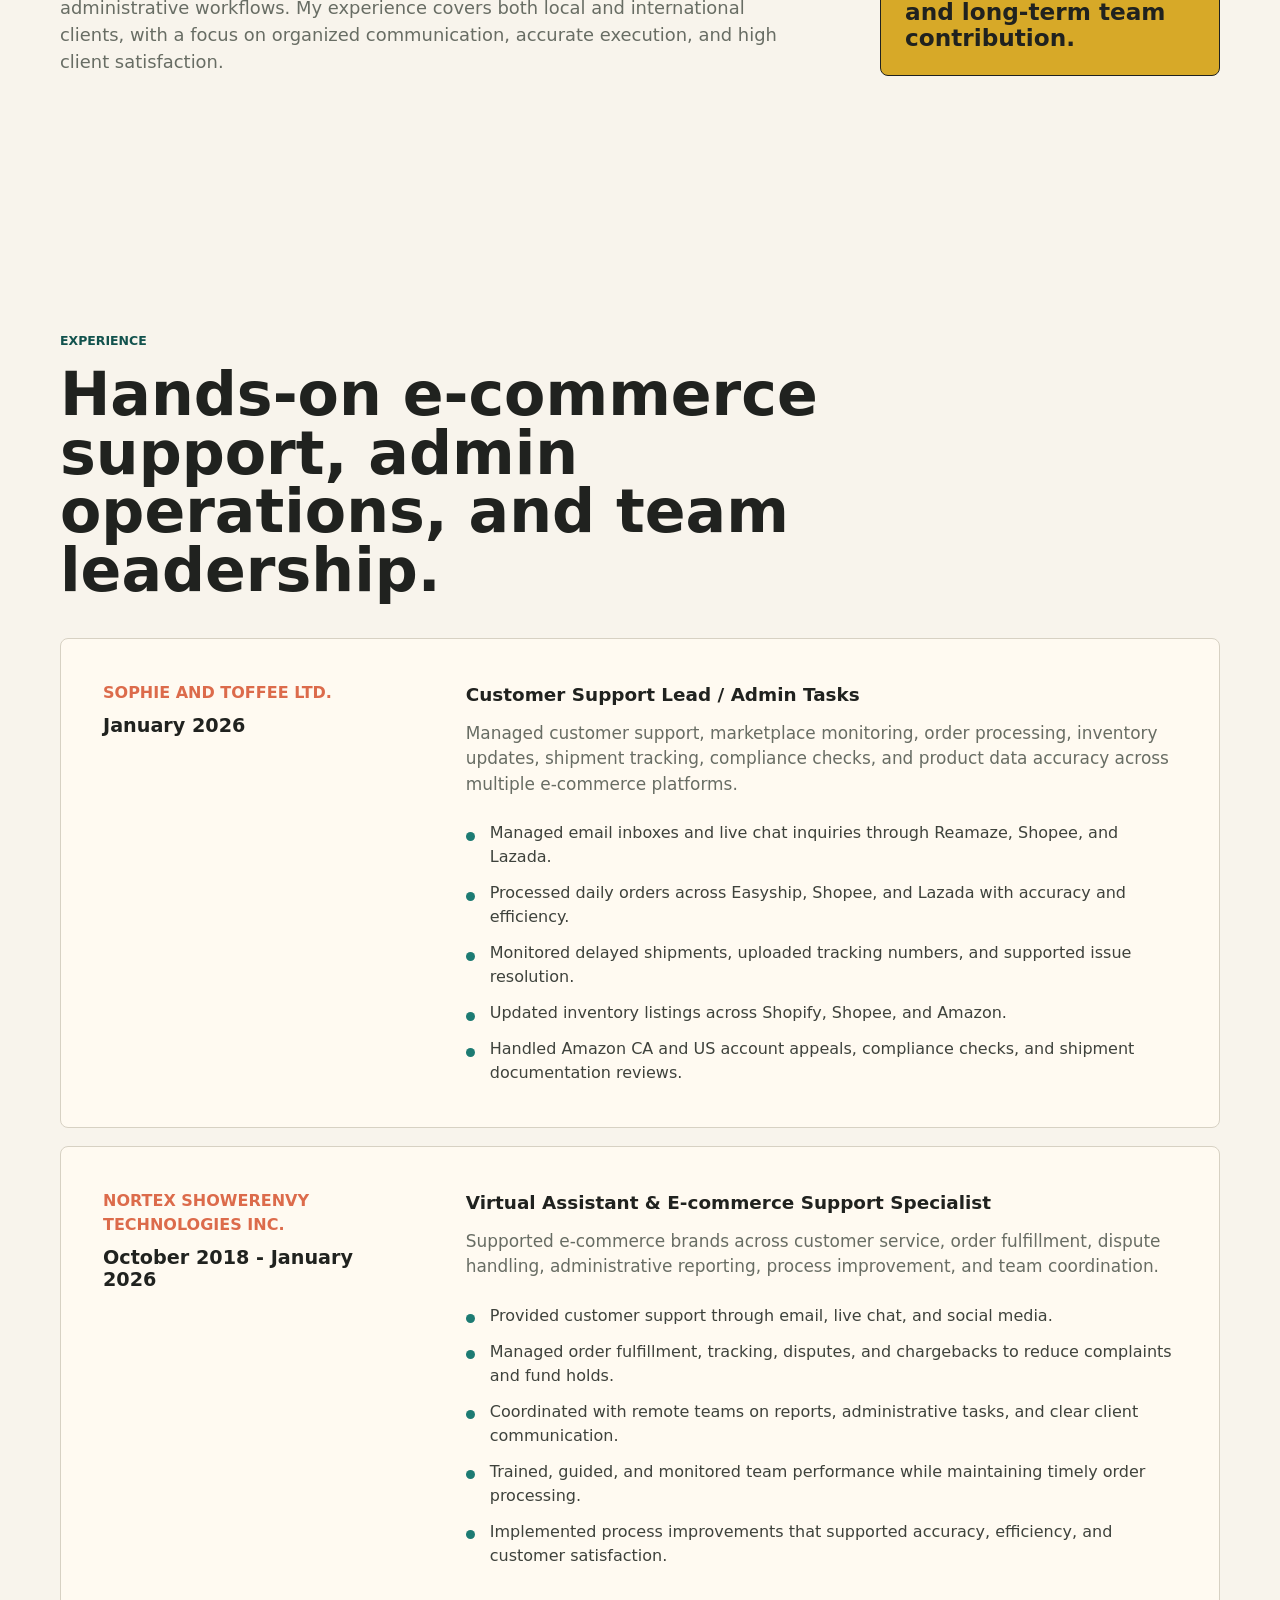
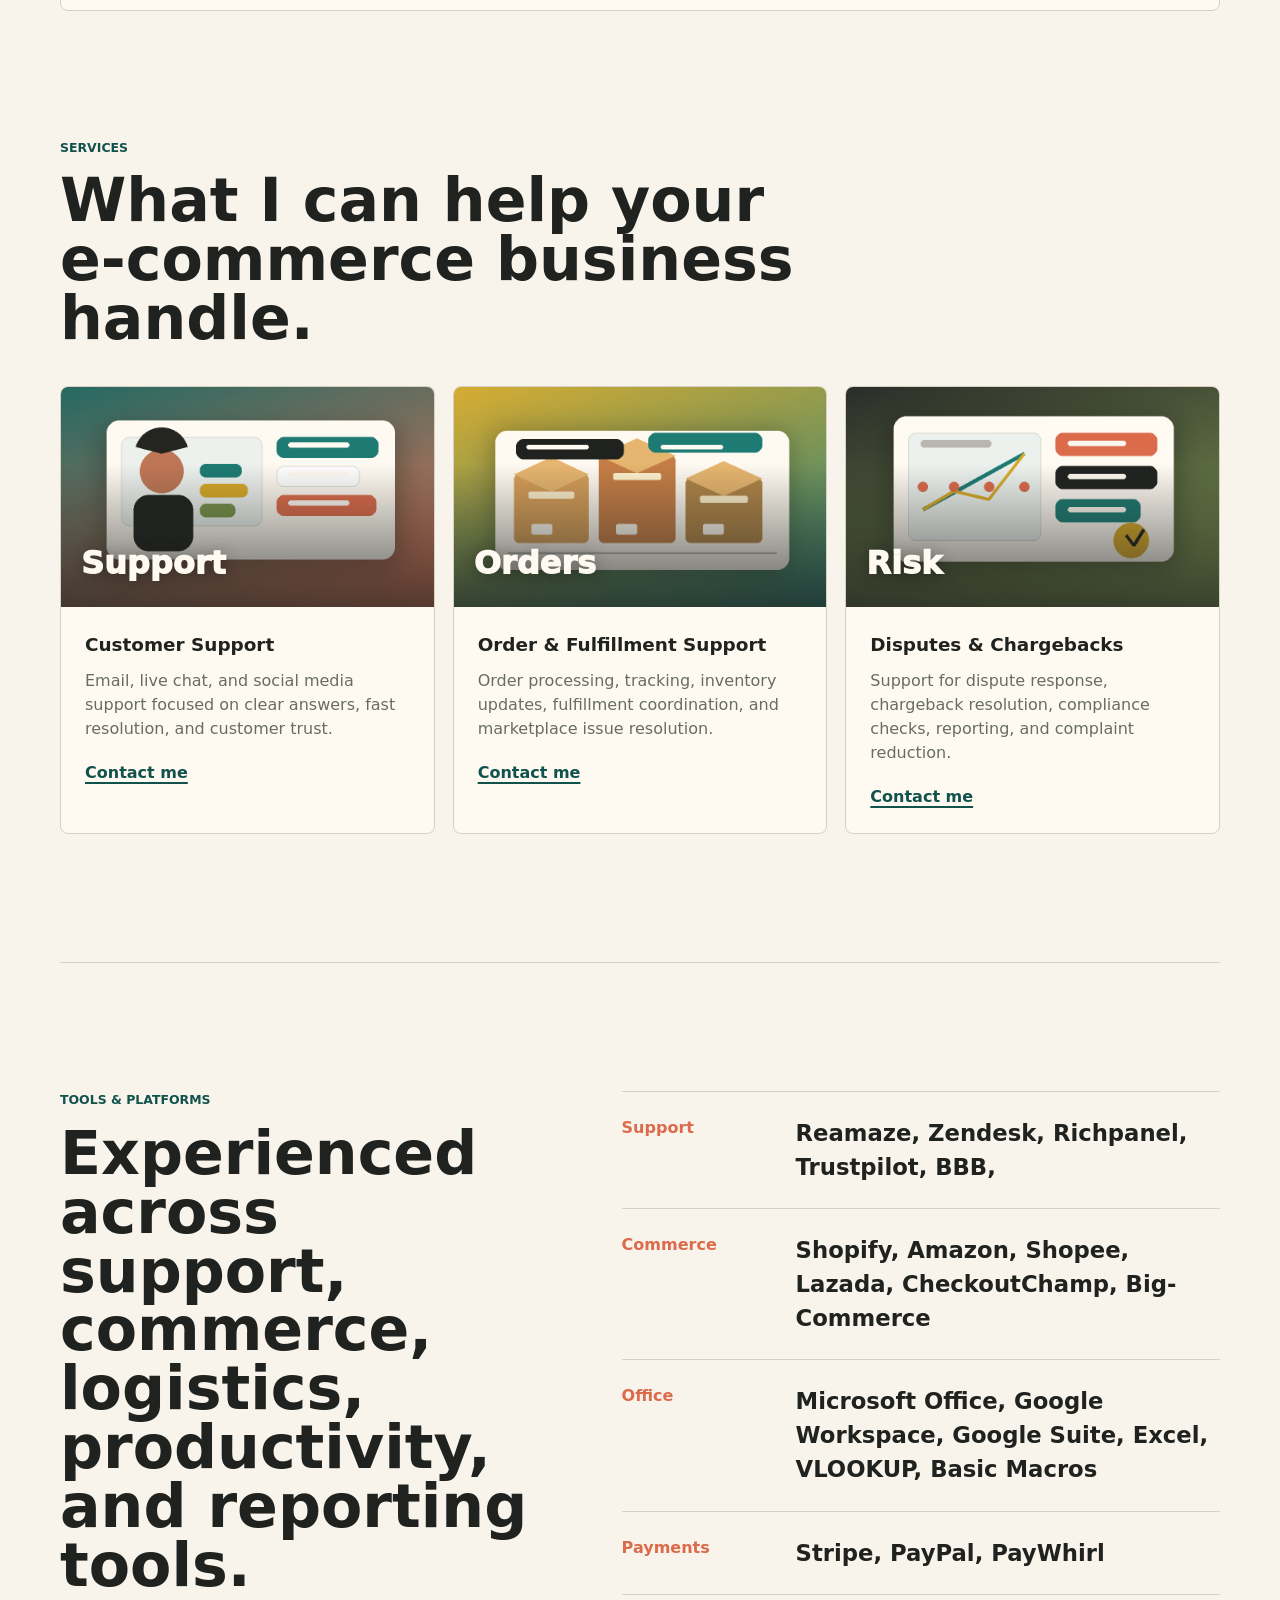
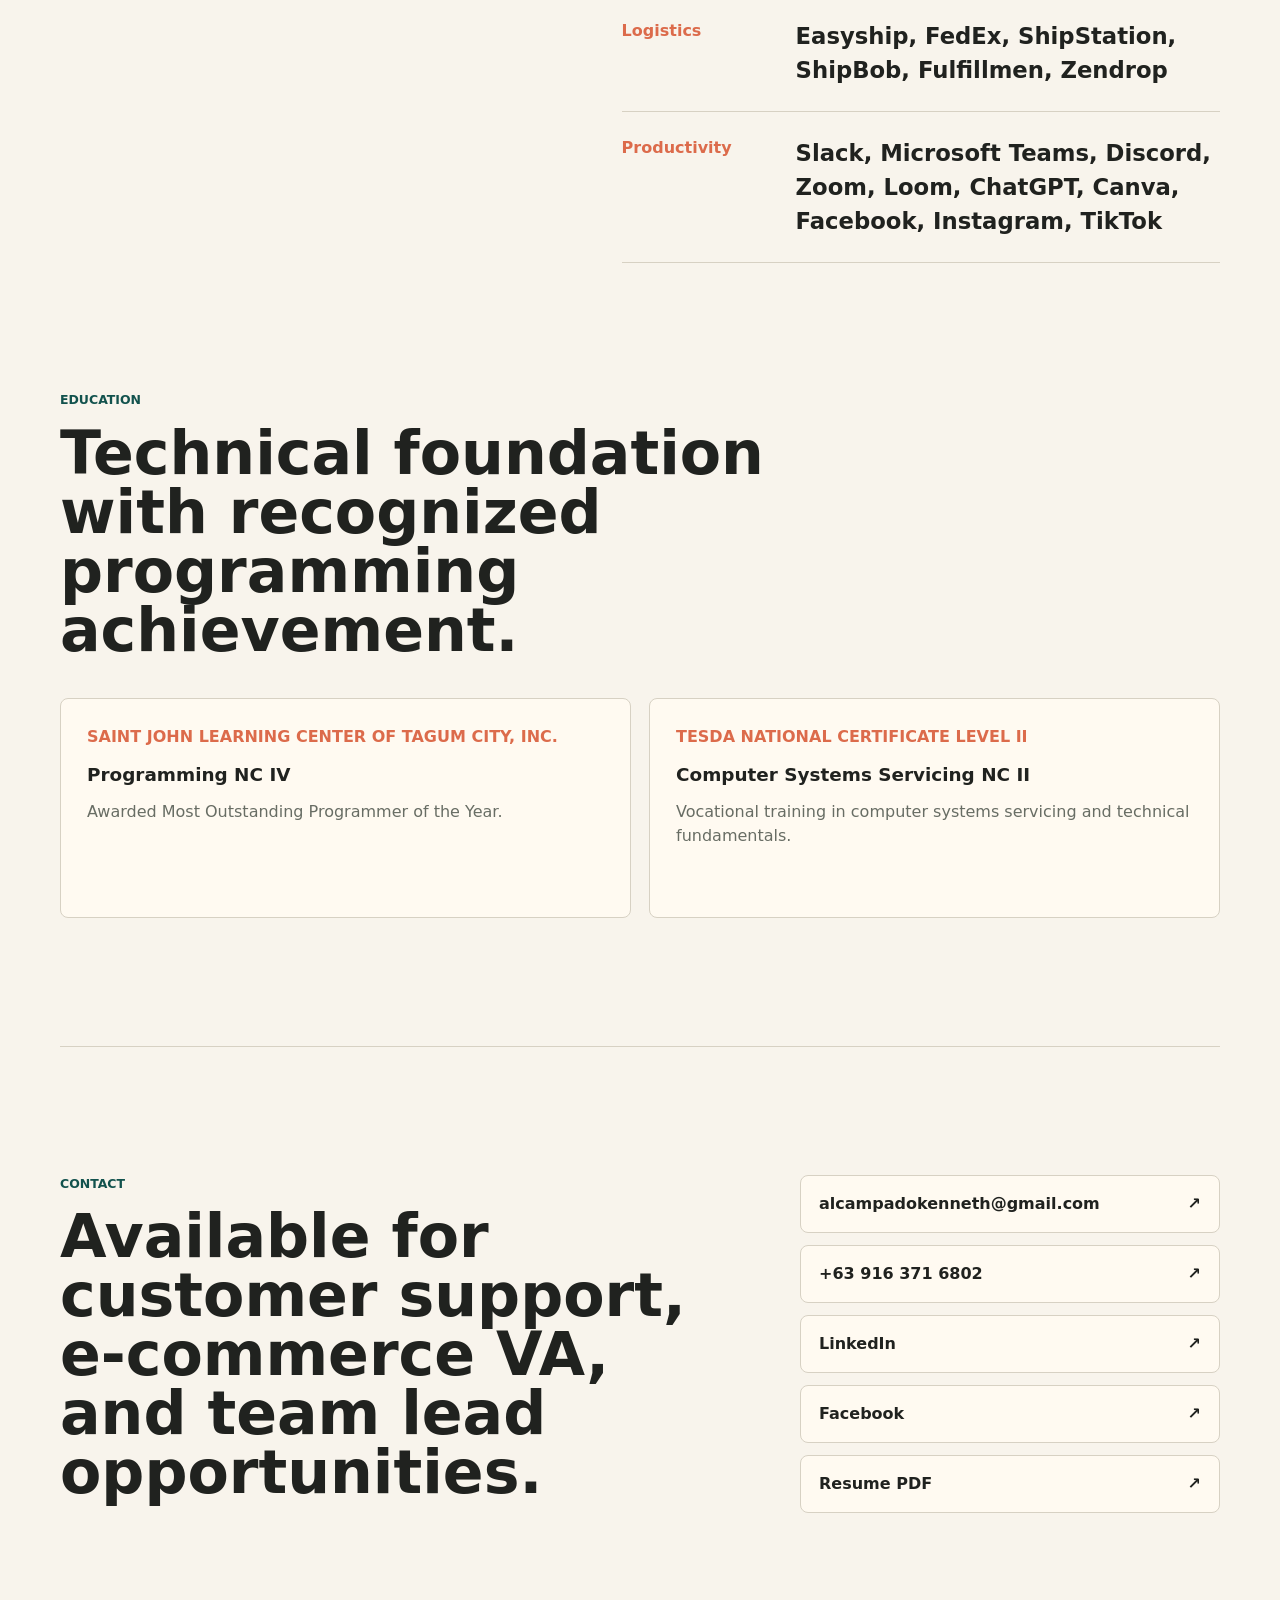
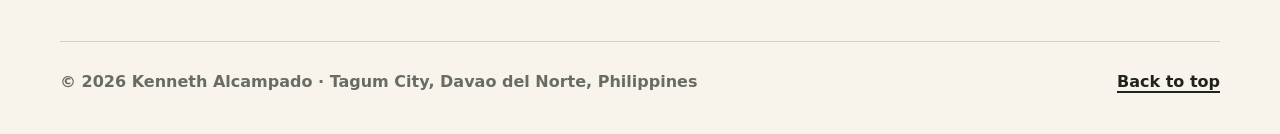
==== commit 08efb273: "Update index.html" ====
--- a/index.html
+++ b/index.html
@@ -187,11 +187,11 @@
         <div class="skills-list">
           <div class="skill-row">
             <span>Support</span>
-            <strong>Reamaze, Zendesk, Richpanel, Trustpilot, BBB, Grammarly</strong>
+            <strong>Reamaze, Zendesk, Richpanel, Trustpilot, BBB,</strong>
           </div>
           <div class="skill-row">
             <span>Commerce</span>
-            <strong>Shopify, Amazon, Shopee, Lazada, CheckoutChamp</strong>
+            <strong>Shopify, Amazon, Shopee, Lazada, CheckoutChamp, Big-Commerce</strong>
           </div>
           <div class="skill-row">
             <span>Office</span>
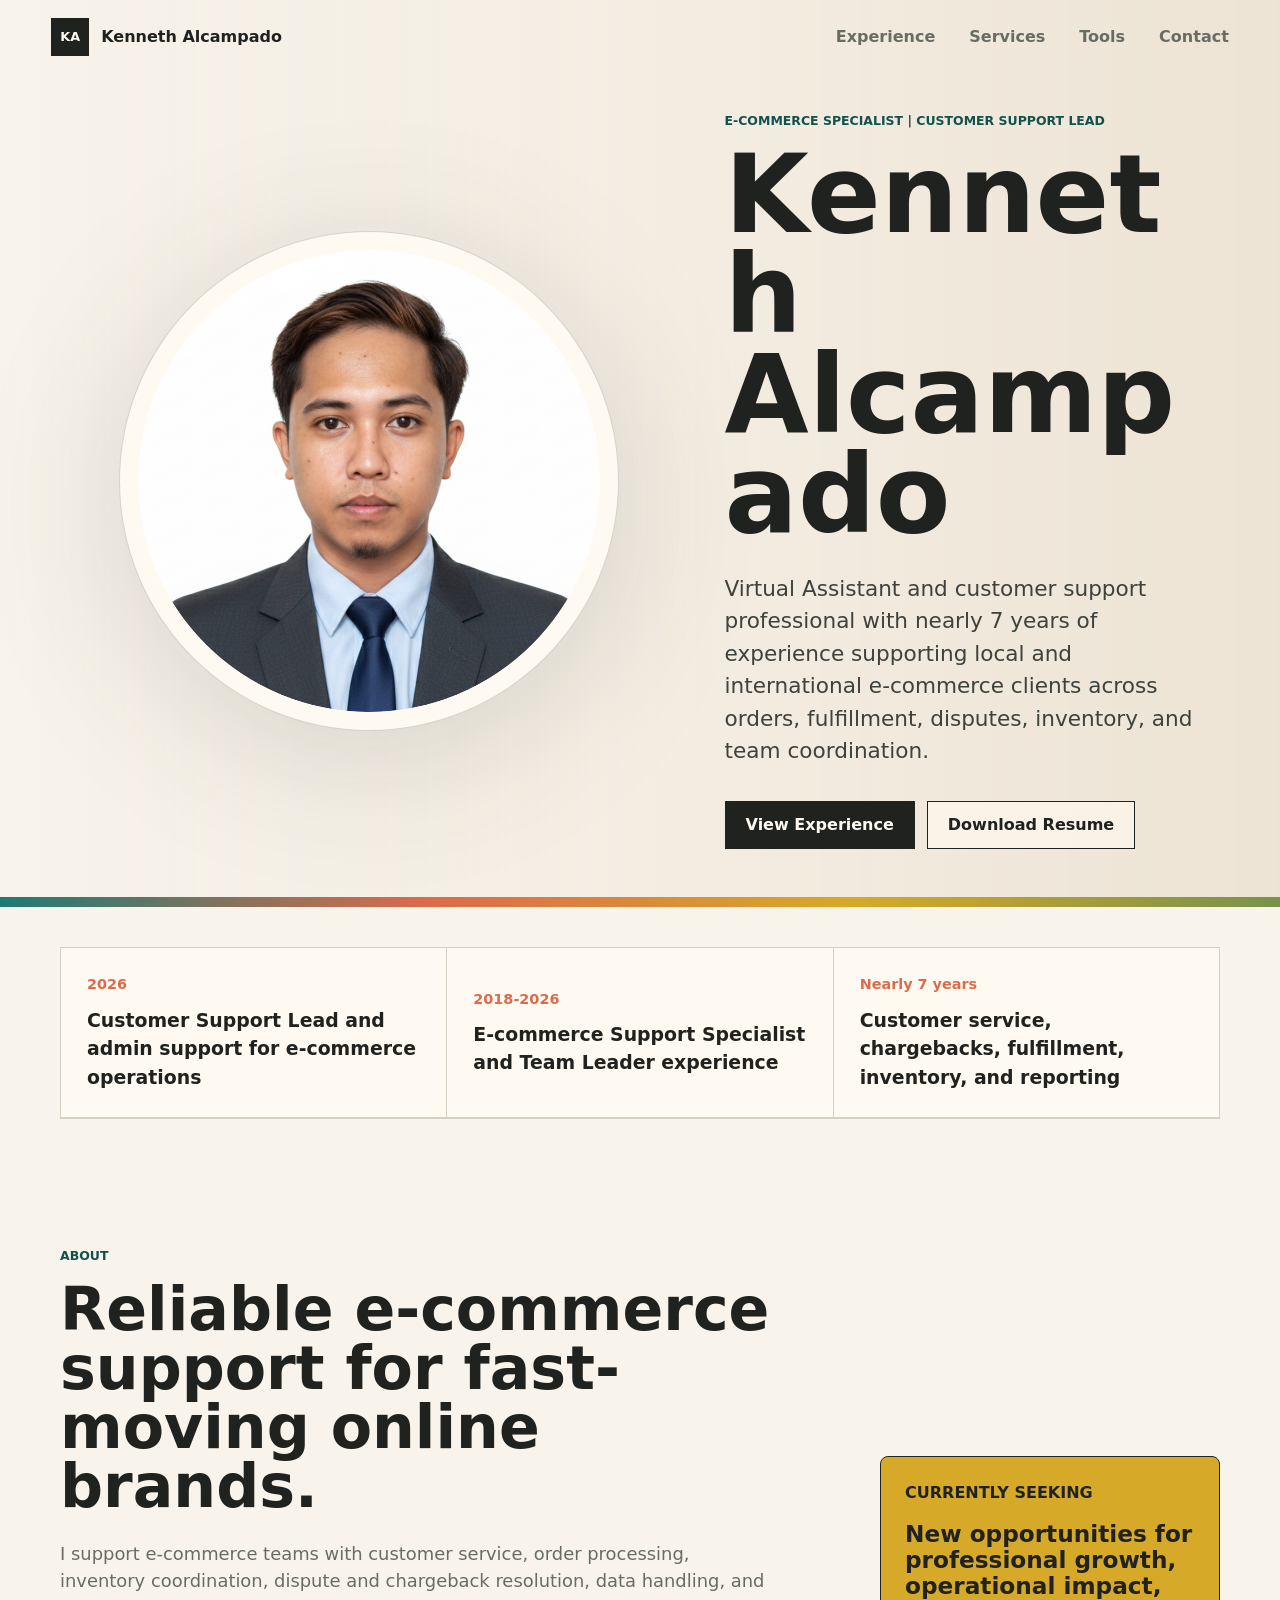
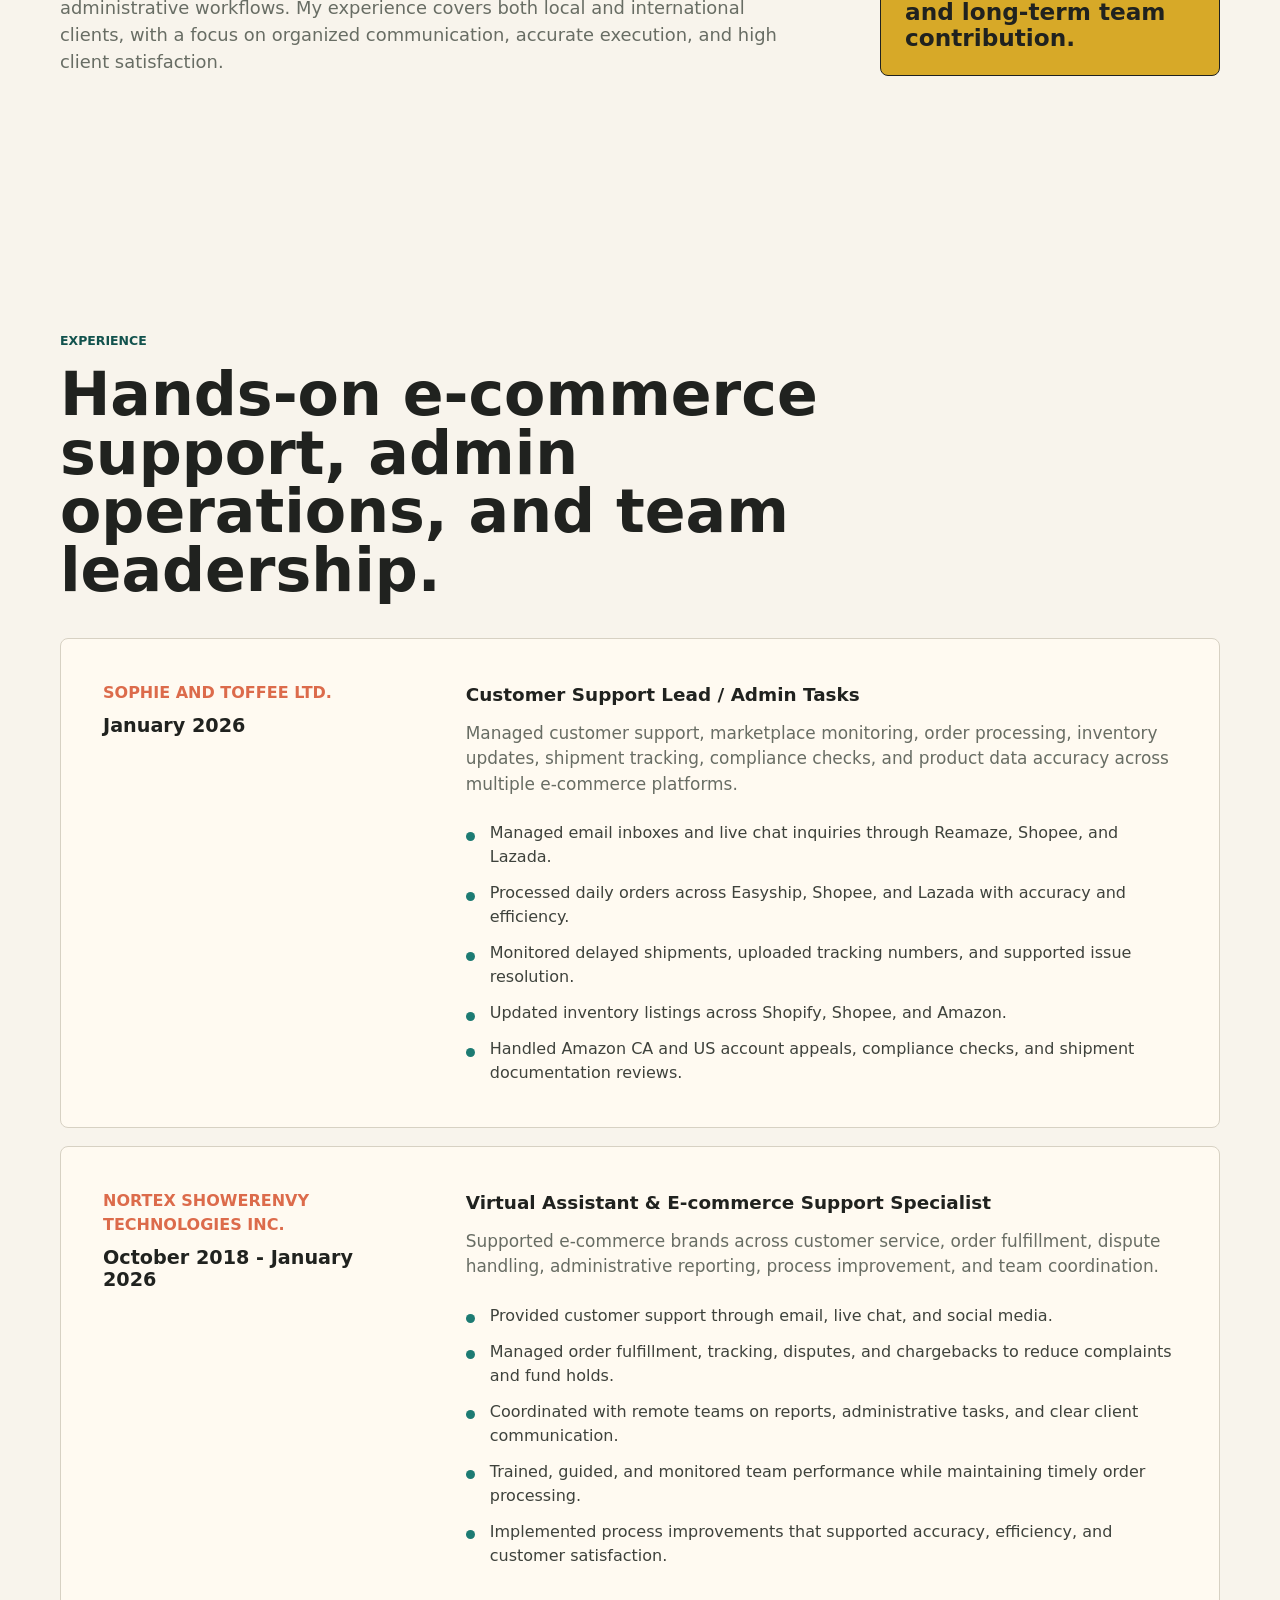
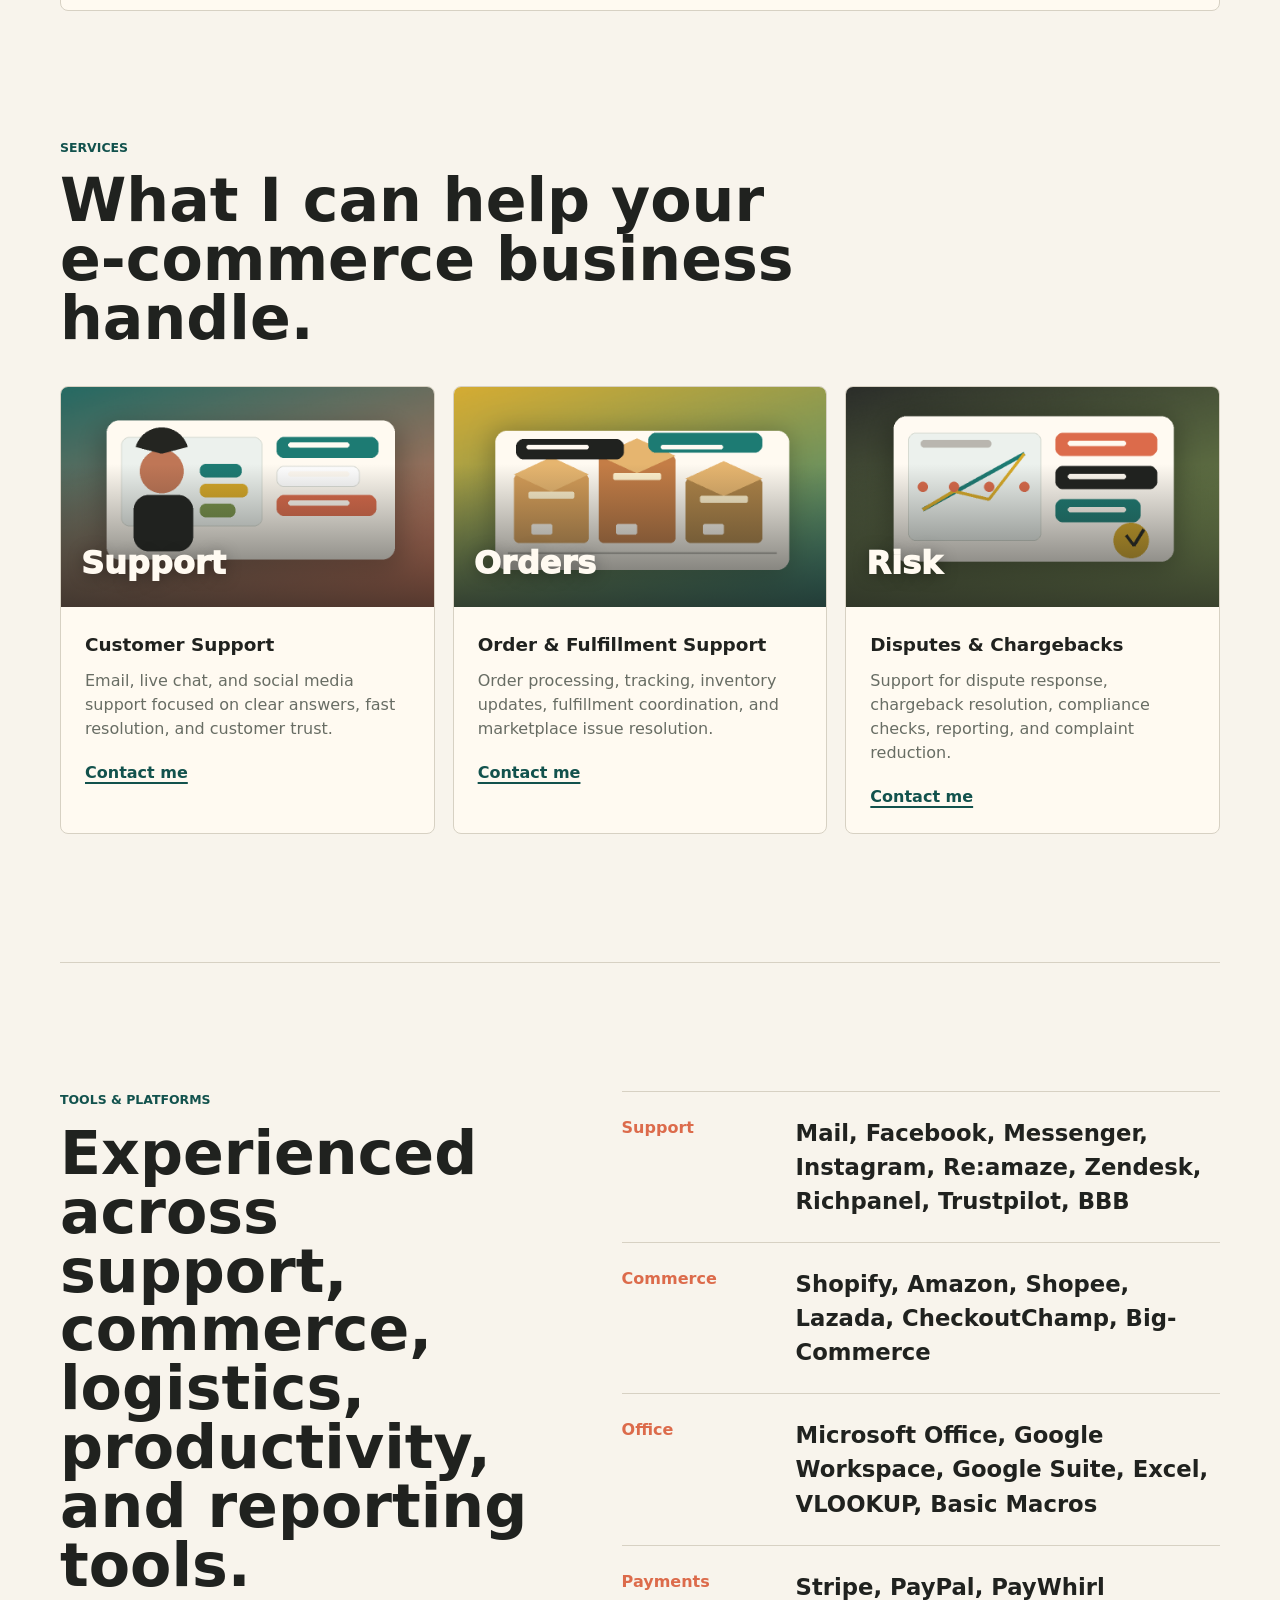
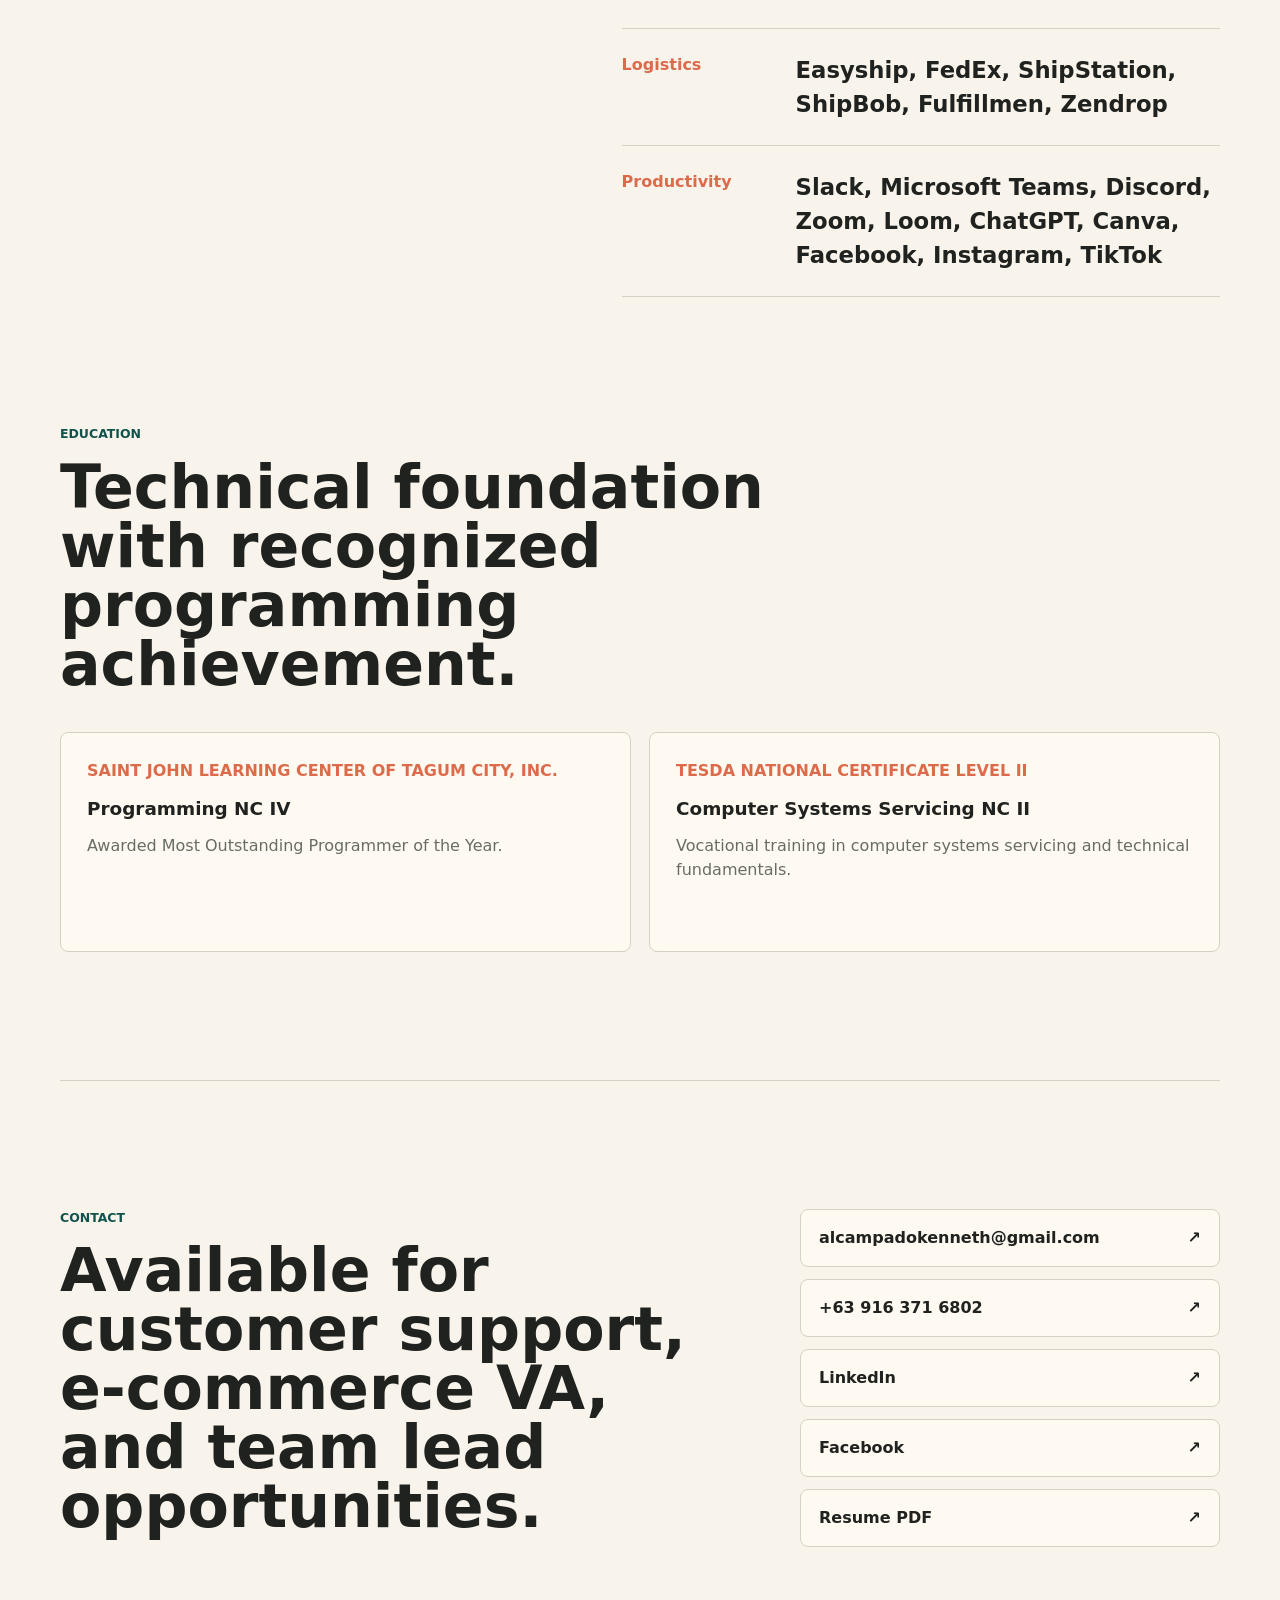
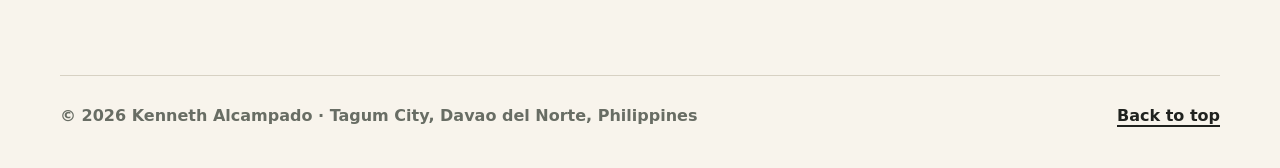
==== commit a3a36845: "Update index.html" ====
--- a/index.html
+++ b/index.html
@@ -187,7 +187,7 @@
         <div class="skills-list">
           <div class="skill-row">
             <span>Support</span>
-            <strong>Reamaze, Zendesk, Richpanel, Trustpilot, BBB,</strong>
+            <strong>Mail, Facebook, Messenger, Instagram, Re:amaze, Zendesk, Richpanel, Trustpilot, BBB</strong>
           </div>
           <div class="skill-row">
             <span>Commerce</span>
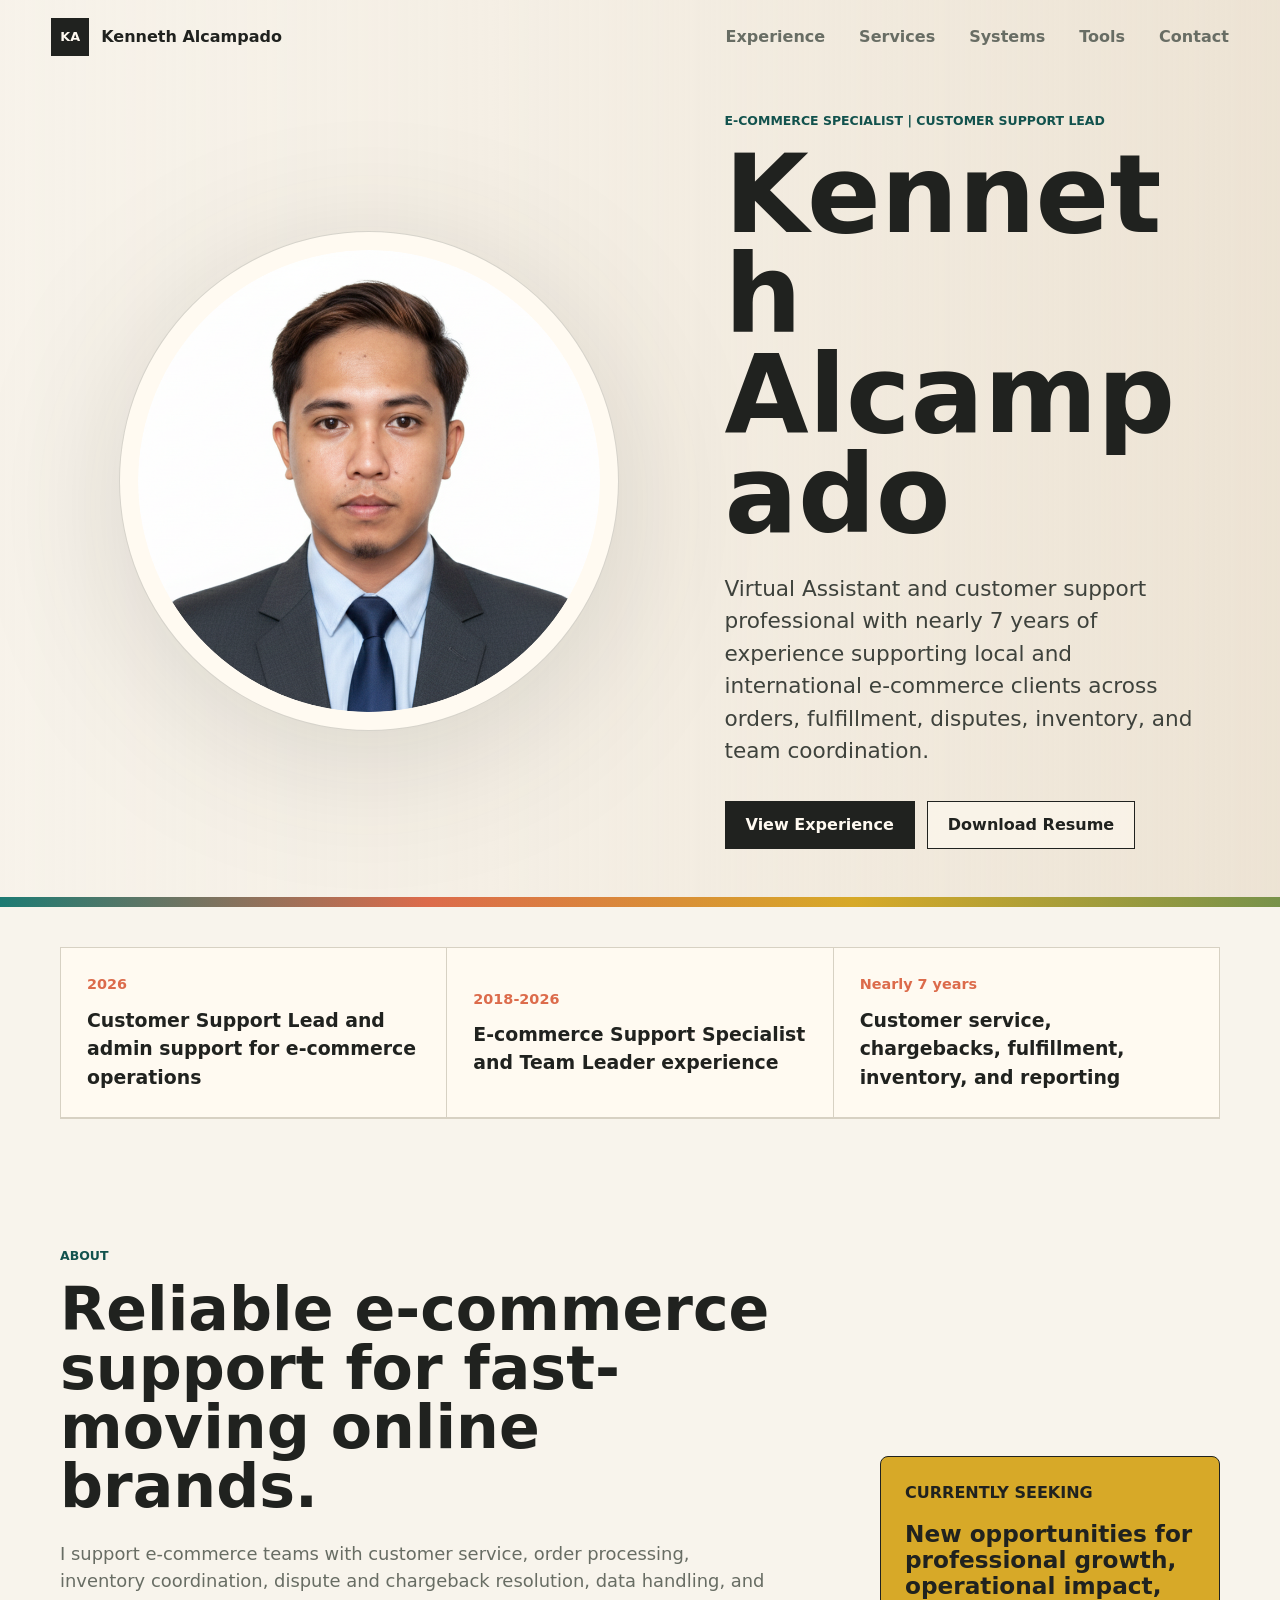
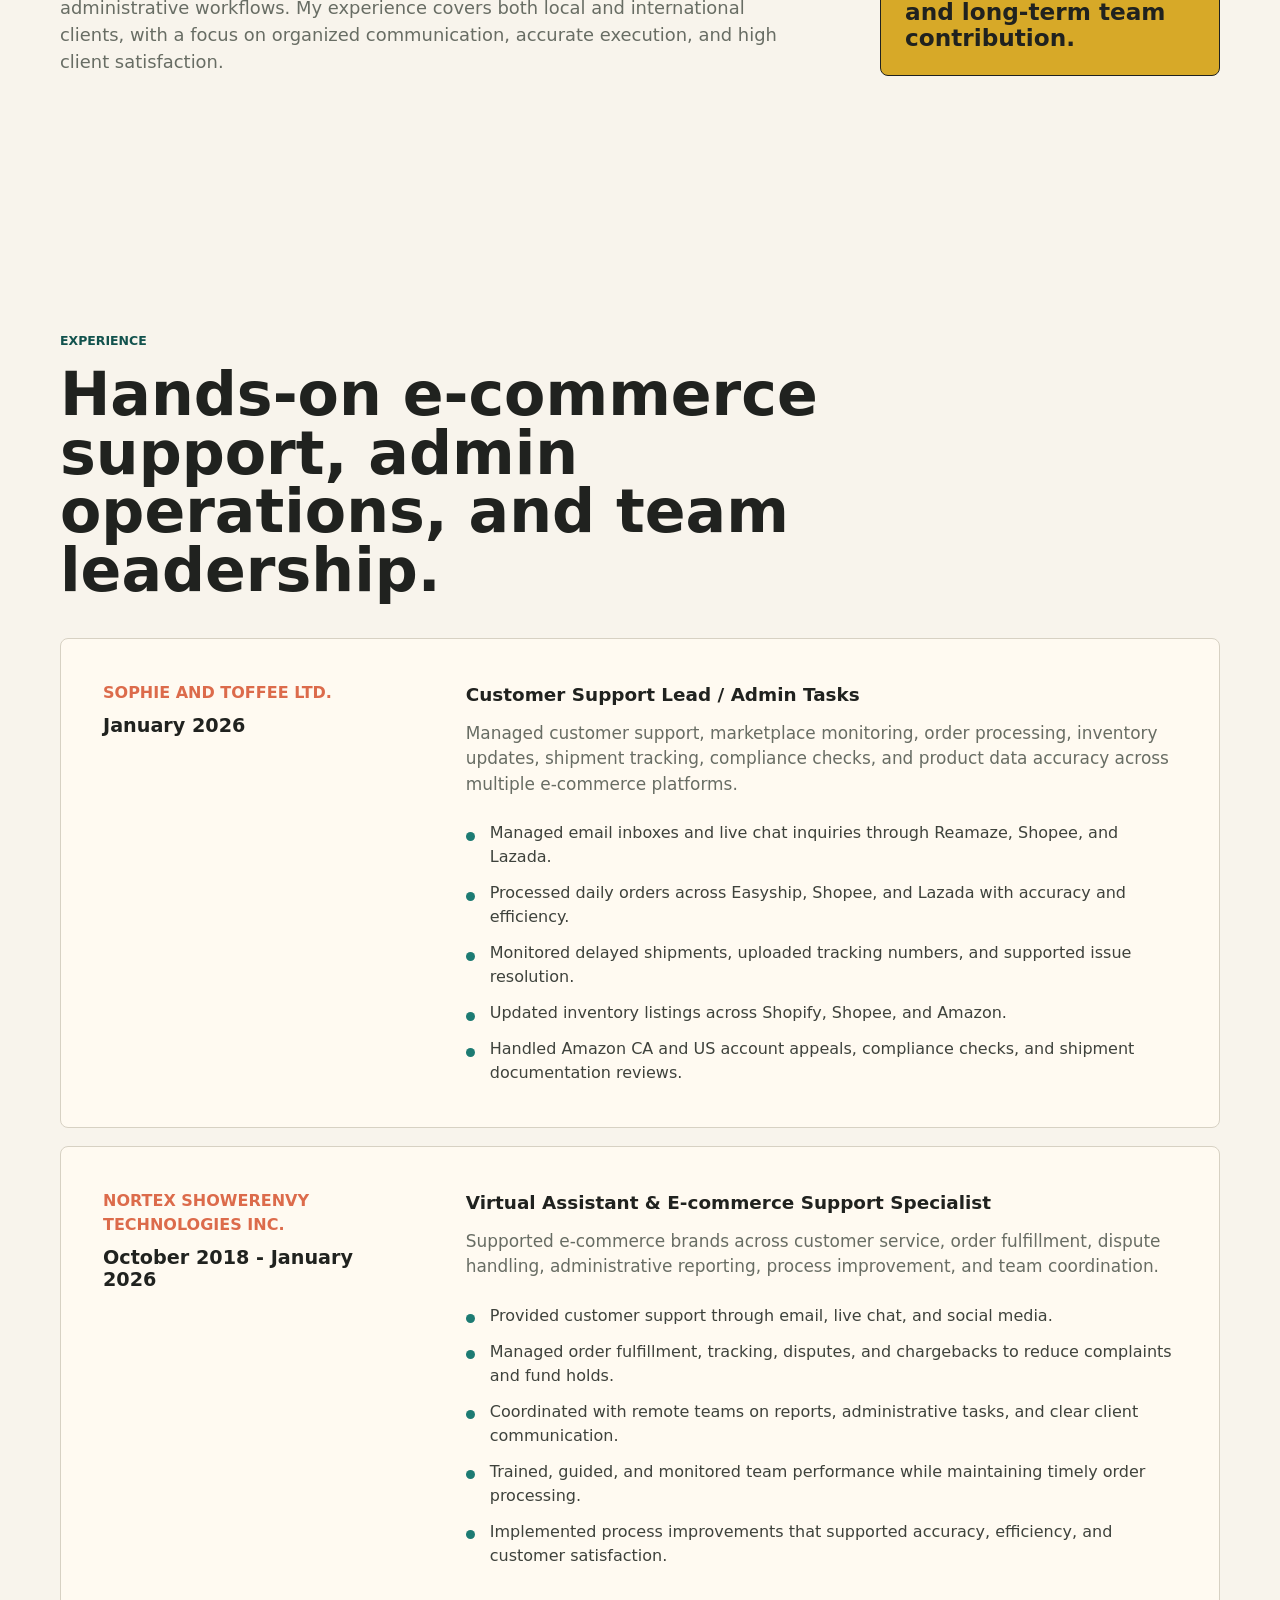
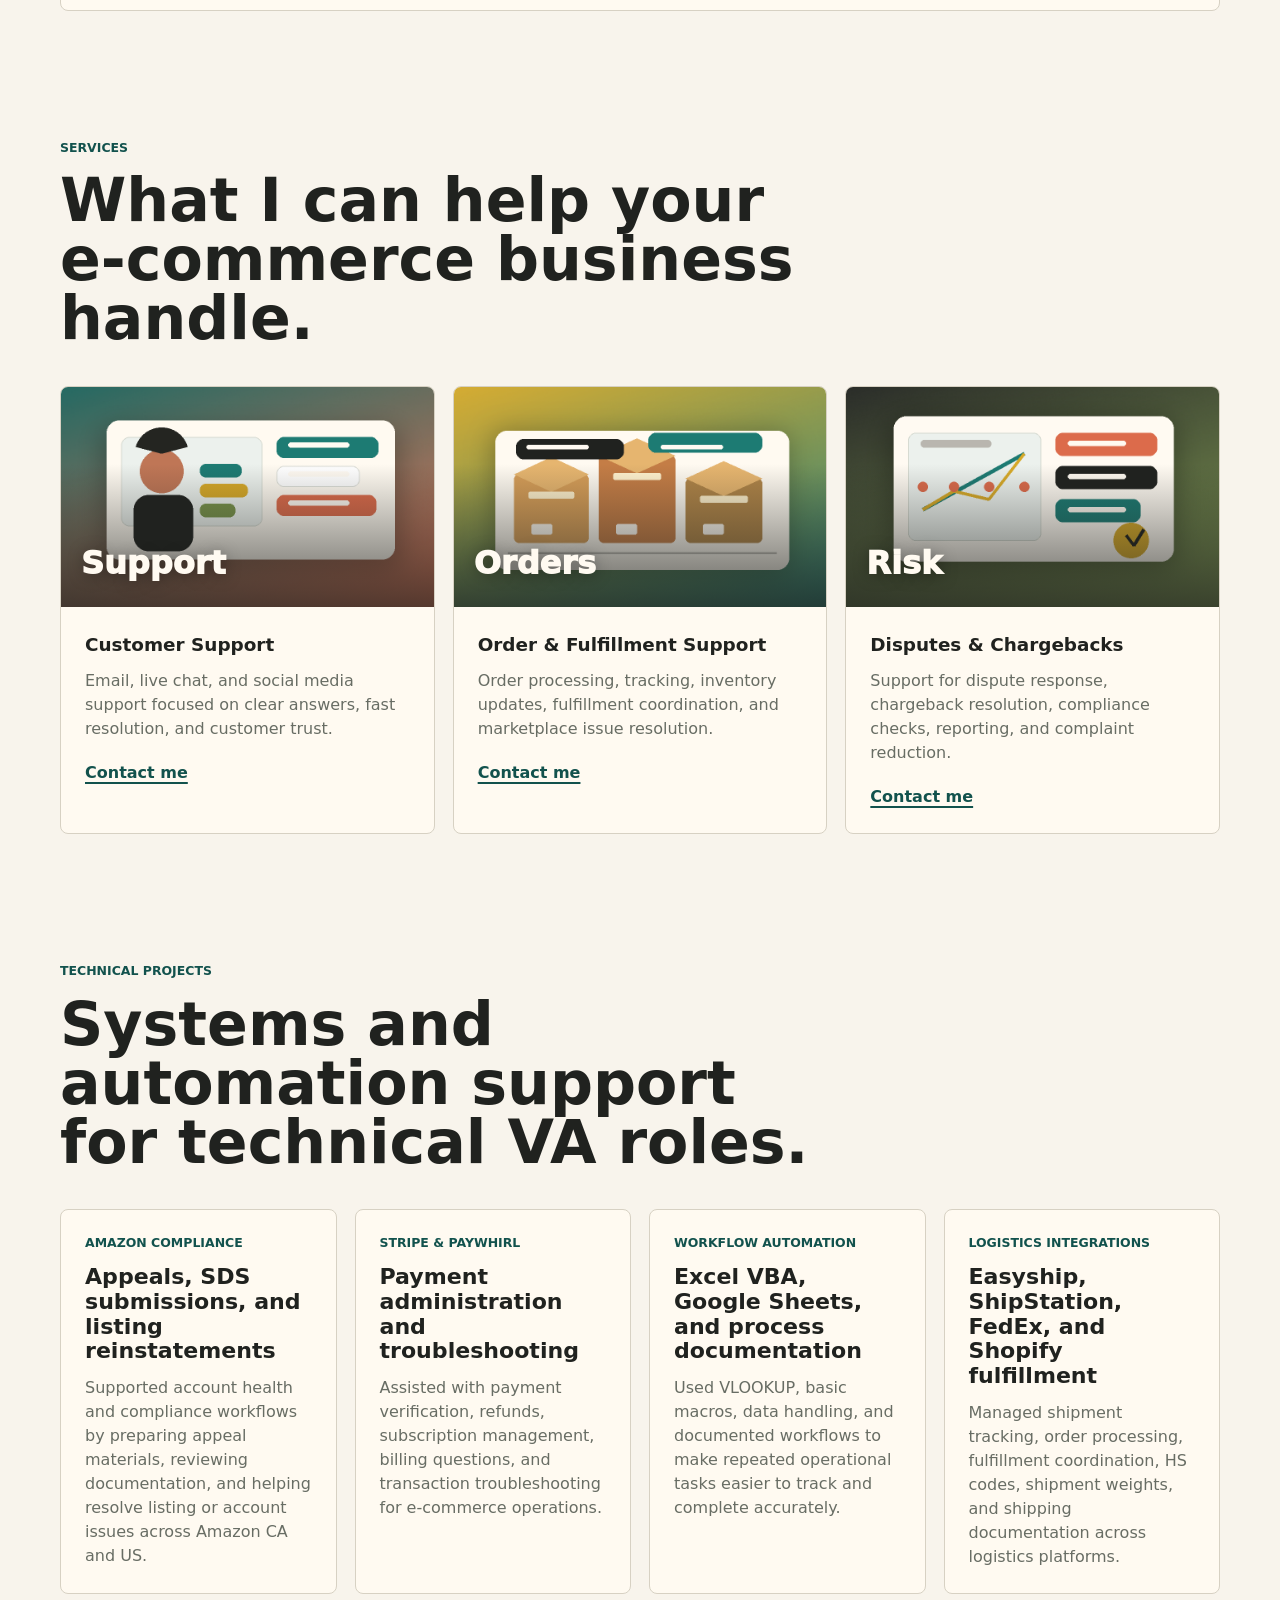
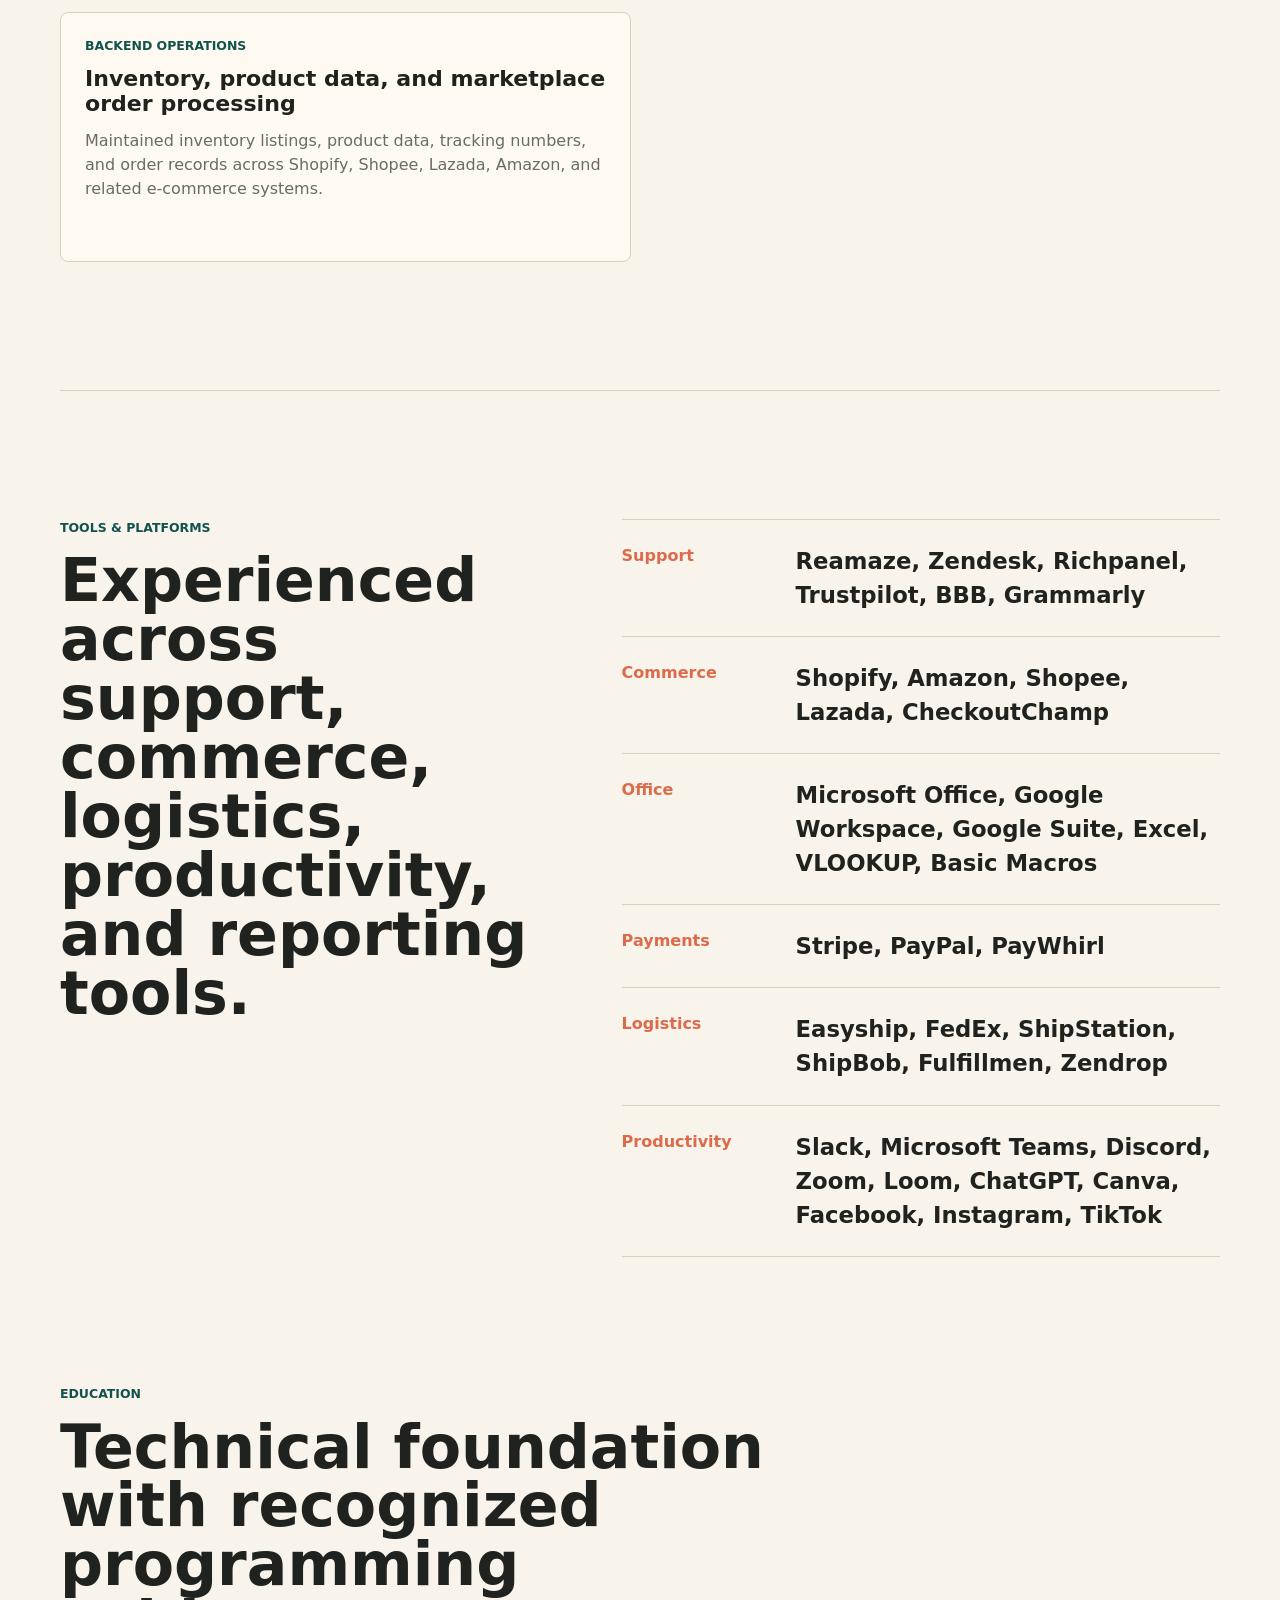
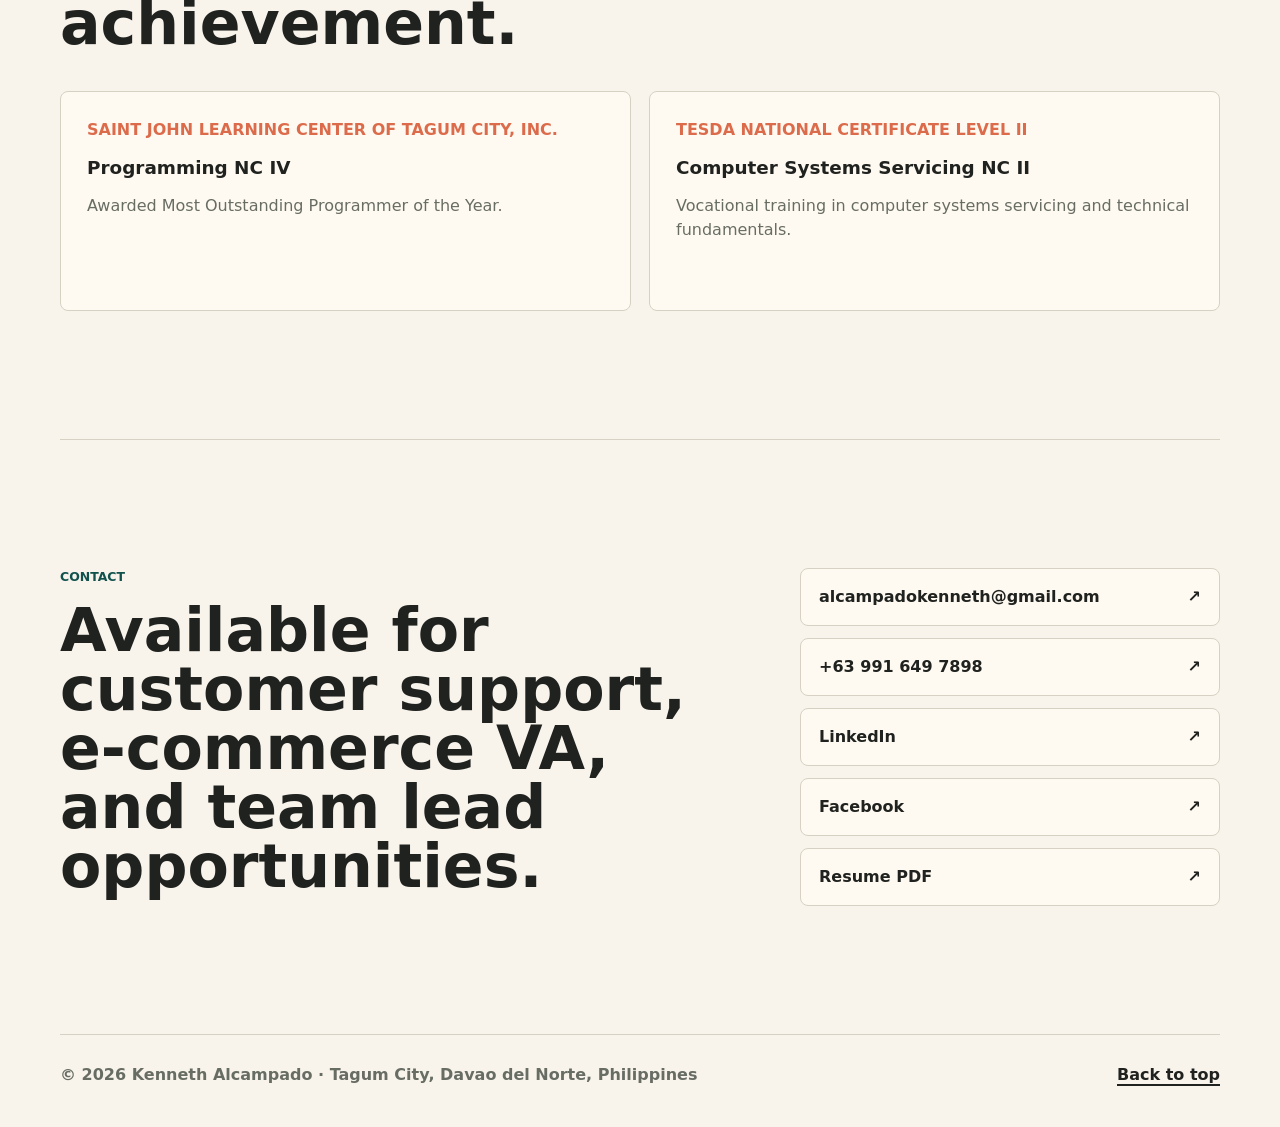
==== commit 2322f2ab: "Add files via upload" ====
--- a/index.html
+++ b/index.html
@@ -26,6 +26,7 @@
       <nav class="site-nav" data-nav>
         <a href="#experience">Experience</a>
         <a href="#services">Services</a>
+        <a href="#systems">Systems</a>
         <a href="#tools">Tools</a>
         <a href="#contact">Contact</a>
       </nav>
@@ -178,6 +179,60 @@
         </div>
       </section>
 
+      <section class="section compact-section" id="systems" aria-labelledby="systems-title">
+        <div class="section-heading">
+          <p class="eyebrow">Technical projects</p>
+          <h2 id="systems-title">Systems and automation support for technical VA roles.</h2>
+        </div>
+
+        <div class="systems-grid">
+          <article class="system-card">
+            <span>Amazon Compliance</span>
+            <h3>Appeals, SDS submissions, and listing reinstatements</h3>
+            <p>
+              Supported account health and compliance workflows by preparing appeal materials, reviewing documentation,
+              and helping resolve listing or account issues across Amazon CA and US.
+            </p>
+          </article>
+
+          <article class="system-card">
+            <span>Stripe & PayWhirl</span>
+            <h3>Payment administration and troubleshooting</h3>
+            <p>
+              Assisted with payment verification, refunds, subscription management, billing questions, and transaction
+              troubleshooting for e-commerce operations.
+            </p>
+          </article>
+
+          <article class="system-card">
+            <span>Workflow Automation</span>
+            <h3>Excel VBA, Google Sheets, and process documentation</h3>
+            <p>
+              Used VLOOKUP, basic macros, data handling, and documented workflows to make repeated operational tasks
+              easier to track and complete accurately.
+            </p>
+          </article>
+
+          <article class="system-card">
+            <span>Logistics Integrations</span>
+            <h3>Easyship, ShipStation, FedEx, and Shopify fulfillment</h3>
+            <p>
+              Managed shipment tracking, order processing, fulfillment coordination, HS codes, shipment weights, and
+              shipping documentation across logistics platforms.
+            </p>
+          </article>
+
+          <article class="system-card wide">
+            <span>Backend Operations</span>
+            <h3>Inventory, product data, and marketplace order processing</h3>
+            <p>
+              Maintained inventory listings, product data, tracking numbers, and order records across Shopify, Shopee,
+              Lazada, Amazon, and related e-commerce systems.
+            </p>
+          </article>
+        </div>
+      </section>
+
       <section class="split-section" id="tools" aria-labelledby="tools-title">
         <div>
           <p class="eyebrow">Tools & platforms</p>
@@ -187,11 +242,11 @@
         <div class="skills-list">
           <div class="skill-row">
             <span>Support</span>
-            <strong>Mail, Facebook, Messenger, Instagram, Re:amaze, Zendesk, Richpanel, Trustpilot, BBB</strong>
+            <strong>Reamaze, Zendesk, Richpanel, Trustpilot, BBB, Grammarly</strong>
           </div>
           <div class="skill-row">
             <span>Commerce</span>
-            <strong>Shopify, Amazon, Shopee, Lazada, CheckoutChamp, Big-Commerce</strong>
+            <strong>Shopify, Amazon, Shopee, Lazada, CheckoutChamp</strong>
           </div>
           <div class="skill-row">
             <span>Office</span>
@@ -239,7 +294,7 @@
         </div>
         <div class="contact-links">
           <a href="mailto:alcampadokenneth@gmail.com">alcampadokenneth@gmail.com</a>
-          <a href="tel:+639163716802">+63 916 371 6802</a>
+          <a href="tel:+639916497898">+63 991 649 7898</a>
           <a href="https://www.linkedin.com/" target="_blank" rel="noreferrer">LinkedIn</a>
           <a href="https://www.facebook.com/tsin.uchiha" target="_blank" rel="noreferrer">Facebook</a>
           <a href="assets/kenneth-alcampado-resume.pdf" target="_blank" rel="noreferrer">Resume PDF</a>
--- a/styles.css
+++ b/styles.css
@@ -431,6 +431,45 @@
   color: var(--muted);
 }
 
+.systems-grid {
+  display: grid;
+  grid-template-columns: repeat(4, 1fr);
+  gap: 18px;
+}
+
+.system-card {
+  display: grid;
+  align-content: start;
+  gap: 12px;
+  min-height: 250px;
+  border: 1px solid var(--line);
+  border-radius: 8px;
+  background: var(--paper-strong);
+  padding: 24px;
+}
+
+.system-card.wide {
+  grid-column: span 2;
+}
+
+.system-card span {
+  color: var(--teal-dark);
+  font-size: 0.78rem;
+  font-weight: 900;
+  letter-spacing: 0;
+  text-transform: uppercase;
+}
+
+.system-card h3 {
+  font-size: clamp(1.12rem, 2vw, 1.38rem);
+  line-height: 1.12;
+}
+
+.system-card p {
+  margin: 0;
+  color: var(--muted);
+}
+
 .split-section {
   display: grid;
   grid-template-columns: 0.9fr 1.1fr;
@@ -603,12 +642,17 @@
   .project-grid,
   .timeline-card,
   .credential-grid,
+  .systems-grid,
   .split-section,
   .about-section,
   .contact-section {
     grid-template-columns: 1fr;
   }
 
+  .system-card.wide {
+    grid-column: auto;
+  }
+
   .skill-row {
     grid-template-columns: 1fr;
     gap: 8px;
